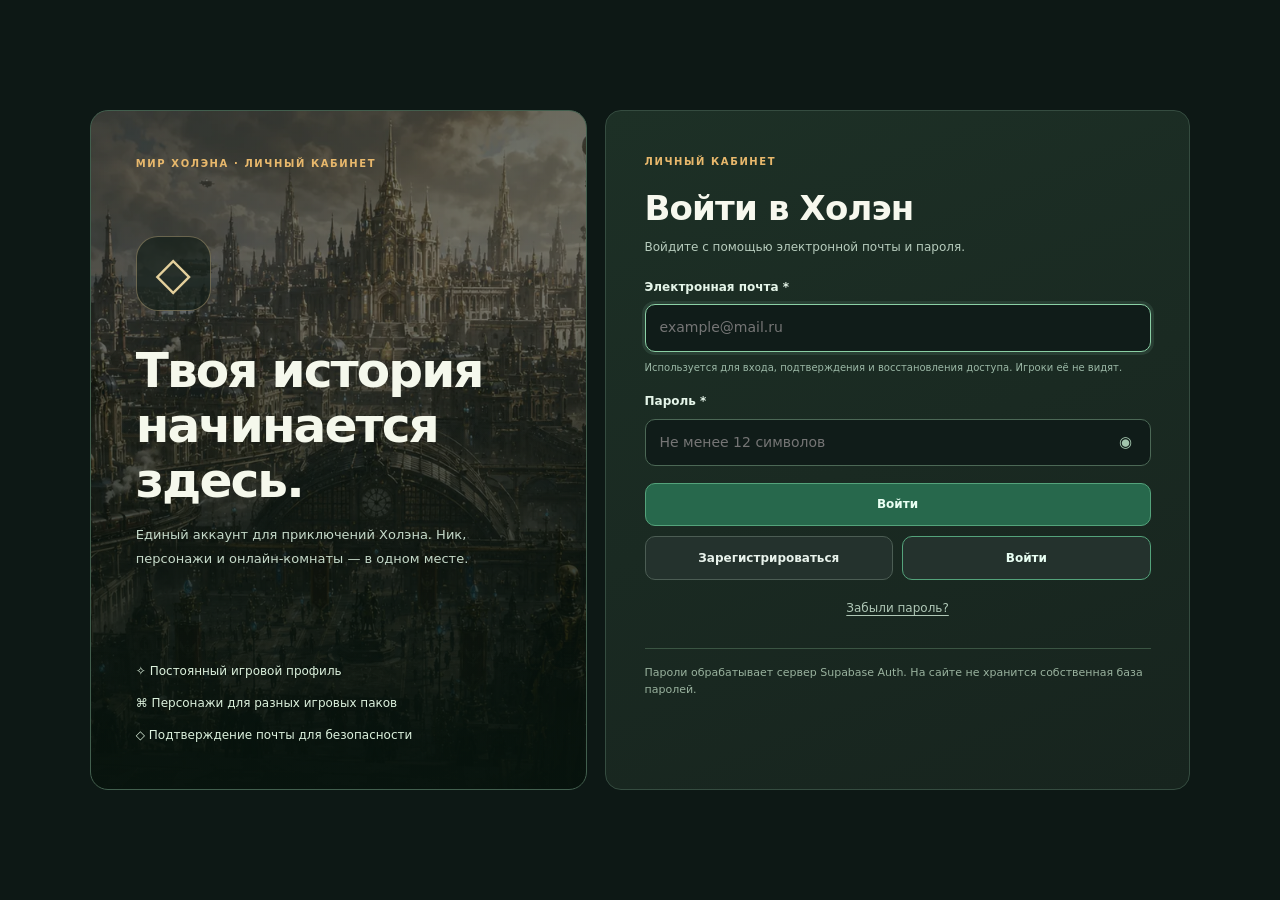
==== index.html @ f3efda4f "Add 37 approved Holen races and PHB-first option filters (0.12.5)" ====
<!DOCTYPE html>

<html lang="ru" class="auth-gated auth-checking">
<head>
<meta charset="utf-8"/>
<meta content="width=device-width, initial-scale=1" name="viewport"/>
<meta content="#0d1615" name="theme-color"/>
<meta content="Мир Холэна: путешествия, Муравьиная революция, классы, расы, игровые листы и комнаты для настольных игр." name="description"/>
<title>Мир Холэна — игровая платформа</title>
<link href="styles.css?v=0124" rel="stylesheet"/>
<link href="ui-icons.css?v=0122a" rel="stylesheet"/>

</head>
<body>
<!-- ШАБЛОН ПЛАТФОРМЫ — навигация общая для всех разделов -->
<div class="app-shell">
<aside aria-label="Главная навигация" class="sidebar" id="sidebar">
<a aria-label="Мир Холэна — главная" class="brand" data-view="home" href="#home"><span aria-hidden="true" class="brand-emblem">⬡</span><span><strong>МИР ХОЛЭНА</strong></span></a>
<p class="sidebar-caption">БИБЛИОТЕКА</p>
<nav class="side-nav">
<a class="nav-link active" data-view="home" href="#home"><span class="nav-icon">⌂</span> Главная</a>
<a class="nav-link" data-view="bestiary" href="#bestiary"><span class="nav-icon">◈</span> Бестиарий</a>
<a class="nav-link" data-view="lore" href="#lore"><span class="nav-icon">◇</span> Предметы Холэна</a>
<a class="nav-link" data-view="rules" href="#rules"><span class="nav-icon">≡</span> Правила</a>
<a class="nav-link" data-view="backgrounds" href="#backgrounds"><span class="nav-icon">▤</span> Предыстории</a>
<a class="nav-link" data-view="feats" href="#feats"><span class="nav-icon">✦</span> Черты</a>
<a class="nav-link" data-view="profile" href="#profile"><span class="nav-icon">◉</span> Профиль</a></nav>
<p class="sidebar-caption">ИГРА</p>
<nav class="side-nav">
<a class="nav-link" data-view="rooms" href="#rooms"><span class="nav-icon">⌘</span> Комнаты <span class="mini soon">тест</span></a>
<a class="nav-link" data-view="gm" href="#gm"><span class="nav-icon">⚑</span> Панель ГМа <span class="mini soon">тест</span></a>
</nav>
<div class="sidebar-foot">
<span class="connection-dot"></span>
<div><strong>Холэн онлайн · альфа</strong><span>Аккаунты и комнаты через Supabase</span></div>
</div>
</aside>
<div class="main-area">
<header class="topbar">
<button aria-expanded="false" aria-label="Открыть меню" class="icon-button mobile-only" id="menu-toggle" type="button">☰</button><button aria-expanded="true" aria-label="Скрыть боковую панель" class="icon-button desktop-sidebar-toggle" id="sidebar-toggle" type="button" title="Скрыть / показать боковую панель">☰</button>
<div class="breadcrumb" id="breadcrumbs" aria-label="Путь по сайту"><button type="button" class="crumb-link" data-crumb="home">ХОЛЭН</button><span class="crumb-sep">/</span><span>Главная</span></div>
<div class="top-actions"><span class="proto-badge">ПРОТОТИП 0.12.5</span><button class="btn subtle top-auth-btn" id="top-auth-open" type="button"><span>Войти</span></button></div>
</header>
<main id="main" tabindex="-1"><div class="page-back-strip" hidden id="page-back-strip"><button class="btn subtle page-back-btn" id="page-back" type="button">← Назад</button><button class="btn subtle page-back-btn" id="page-home" type="button">⌂ Домой</button></div>
<section aria-labelledby="home-heading" class="view active" id="view-home">
<div class="page-heading home-intro">
<span class="eyebrow">НАСТОЛЬНЫЕ ПРИКЛЮЧЕНИЯ / ХОЛЭН</span>
<h1 id="home-heading">Выбери свою историю</h1>
<p>Единый мир, разные приключения. Исследуй стимпанковый Холэн или возглавь отряды в подземной войне.</p>
</div>
<div aria-label="Доступные игровые паки" class="pack-grid">
<button class="pack-card journeys" data-pack="journeys" type="button">
<span aria-hidden="true" class="pack-art"></span><span aria-hidden="true" class="pack-shade"></span>
<span class="pack-content"><span class="pack-brow">МИР · ПРИКЛЮЧЕНИЯ</span><strong>Путешествия Холэна</strong><span class="pack-copy">Магический стимпанк, города Великого Пакта, история и новые приключения.</span><span class="pack-cta">Открыть пак <span aria-hidden="true">↗</span></span></span>
</button>
<button class="pack-card ants" data-pack="insects" type="button">
<span aria-hidden="true" class="pack-art"></span><span aria-hidden="true" class="pack-shade"></span>
<span class="pack-content"><span class="pack-brow">ТАКТИЧЕСКИЙ ПАК · 7 СПЕЦИАЛИЗАЦИЙ</span><strong>Муравьиная революция</strong><span class="pack-copy">Три колонии, война под землёй и командование боевыми отрядами.</span><span class="pack-cta">Открыть пак <span aria-hidden="true">↗</span></span></span>
</button>
<article aria-label="Новый пак скоро" class="pack-card mystery">
<span aria-hidden="true" class="mystery-mark">?</span>
<span class="pack-content"><span class="pack-brow">СЛЕДУЮЩИЙ ПАК</span><strong>Неизвестная глава</strong><span class="pack-copy">Новые истории появятся здесь.</span><span class="pack-cta muted-cta">Скоро</span></span>
</article>
</div>
<div class="section-title expedition-head"><div><span class="overline">ВАША БАЗА</span><h2>Центр экспедиции</h2></div><span class="muted">Личные инструменты</span></div>
<div class="feature-grid exped-grid">
<button class="feature-card" data-go="classes" type="button"><span class="feature-symbol gold"><svg aria-hidden="true" fill="none" stroke="currentColor" stroke-width="1.8" viewbox="0 0 24 24"><path d="M5 3 19 17M19 3 5 17M3 3l4 4-4 4M21 3l-4 4 4 4M12 16v5M9 21h6"></path></svg></span><span class="feature-title">Классы</span><span class="feature-text">Официальные классы D&amp;D и авторские специализации игровых паков.</span><span class="feature-foot">Каталог источников <b>↗</b></span></button>
<button class="feature-card" data-go="races" type="button"><span class="feature-symbol green"><svg aria-hidden="true" fill="none" stroke="currentColor" stroke-width="1.8" viewbox="0 0 24 24"><circle cx="9" cy="8" r="3.2"></circle><circle cx="17" cy="10" r="2.4"></circle><path d="M2.5 21v-3.3c0-3 2.8-5 6.5-5s6.5 2 6.5 5V21M17 14c2.7 0 4.5 1.7 4.5 4V21"></path></svg></span><span class="feature-title">Расы</span><span class="feature-text">Игровые виды и происхождения: официальные и авторские материалы.</span><span class="feature-foot">Каталог источников <b>↗</b></span></button>
<button class="feature-card" data-go="profile" type="button"><span class="feature-symbol blue"><svg aria-hidden="true" fill="none" stroke="currentColor" stroke-width="1.8" viewbox="0 0 24 24"><circle cx="12" cy="8" r="4"></circle><path d="M4 21v-3a8 8 0 0 1 16 0v3"></path></svg></span><span class="feature-title">Мой профиль</span><span class="feature-text">Ник, личные персонажи, сохранённые листы и онлайн-комнаты.</span><span class="feature-foot">Личный профиль <b>↗</b></span></button>
</div>
<div class="announcement"><span class="pulsedot"></span><div><strong>Прототип:</strong> справочники доступны без регистрации. В аккаунте можно сохранять персонажей и подключаться к онлайн-комнатам; игровой режим проходит тестирование.</div></div>
</section>
<section aria-labelledby="classes-heading" class="view" id="view-classes">
<div class="page-heading"><span class="eyebrow">БИБЛИОТЕКА / ПЕРСОНАЖИ</span><h1 id="classes-heading">Классы</h1><p>Выбери классические классы нужной редакции или хоумбрю. Источник указан под каждым вариантом.</p></div>
<div class="catalog-toolbar catalog-kind-toolbar"><span class="toolbar-label">Источник правил</span><div aria-label="Тип классов" class="filter-group source-filter" role="group"><button aria-pressed="true" class="filter active" data-category="official" data-kind="classes" type="button">Классические D&amp;D</button><button aria-pressed="false" class="filter" data-category="homebrew" data-kind="classes" type="button">Авторские · хоумбрю</button></div></div>
<details class="catalog-source-toggle" open><summary>Показать / скрыть выбор редакции</summary><div class="source-grid" id="classes-sources"></div></details>
<details class="catalog-list-toggle" open><summary>Показать / скрыть список классов</summary><div aria-live="polite" class="catalog-results" id="classes-results"></div></details>
</section><section aria-labelledby="races-heading" class="view" id="view-races">
<div class="page-heading"><span class="eyebrow">БИБЛИОТЕКА / ПРОИСХОЖДЕНИЯ</span><h1 id="races-heading">Расы</h1><p>Расы и игровые виды сгруппированы по источникам. Колонии муравьёв отмечены отдельно и не выдаются за самостоятельные расы.</p></div>
<div class="catalog-toolbar catalog-kind-toolbar"><span class="toolbar-label">Источник правил</span><div aria-label="Тип рас" class="filter-group source-filter" role="group"><button aria-pressed="true" class="filter active" data-category="official" data-kind="races" type="button">Официальные D&amp;D</button><button aria-pressed="false" class="filter" data-category="homebrew" data-kind="races" type="button">Авторские · хоумбрю</button></div></div>
<details class="catalog-source-toggle" open><summary>Показать / скрыть источники рас</summary><div class="source-grid" id="races-sources"></div></details>
<details class="catalog-list-toggle" open><summary>Показать / скрыть список рас</summary><div aria-live="polite" class="catalog-results" id="races-results"></div></details>
</section><section aria-labelledby="journeys-heading" class="view" id="view-journeys">
<div class="pack-page-banner journey-banner"><span class="eyebrow">МИР ХОЛЭНА / ПАК</span><h1 id="journeys-heading">Путешествия Холэна</h1><p>Города Великого Пакта, магический стимпанк и истории за пределами муравьиных тоннелей.</p></div>
<div class="announcement"><span class="pulsedot"></span><div>Страница пака открыта для навигации. Игровые персонажи и материалы этого пака ещё не добавлены — их не будем выдумывать.</div></div>

<div aria-label="Материалы пака Путешествия Холэна" class="pack-action-row">
<button class="btn primary" data-go="dnd-sheet" type="button">◇ Лист персонажа D&amp;D →</button>
<button class="btn subtle" data-book-pack="journeys" type="button">▤ Книга игрока · Путешествия Холэна →</button>
<button class="btn subtle" data-rules-pack="journeys" type="button">≡ Правила Путешествий Холэна →</button>
</div></section><section aria-labelledby="insects-heading" class="view" id="view-insects">
<div class="pack-page-banner insects-banner"><span class="eyebrow">МИР НАСЕКОМЫХ / ПАК</span><h1 id="insects-heading">Муравьиная революция</h1><p>Семь специализаций, три колонии, боевые листы и война за подземные тоннели.</p></div><div aria-label="Материалы пака Муравьиная революция" class="pack-action-row">
<button class="btn subtle" data-book-pack="insects" type="button">▤ Книга игрока · Муравьиная революция →</button>
<button class="btn subtle" data-rules-pack="insects" type="button">≡ Правила Муравьиной революции →</button>
</div>
<div class="pack-entry-grid"><button class="feature-card" data-go="squads" type="button"><span class="feature-symbol green">♟</span><span class="feature-title">Боевые отряды</span><span class="feature-text">Все семь интерактивных листов на одной странице.</span><span class="feature-foot">Открыть каталог <b>↗</b></span></button><button class="feature-card" data-show-catalog="races" type="button"><span class="feature-symbol blue">◉</span><span class="feature-title">Игровой вид</span><span class="feature-text">Муравьи и принадлежность к колониям.</span><span class="feature-foot">Смотреть <b>↗</b></span></button></div>
</section><section aria-labelledby="profile-heading" class="view" id="view-profile">
<div class="page-heading"><span class="eyebrow">ЦЕНТР ЭКСПЕДИЦИИ / ЛИЧНОЕ</span><h1 id="profile-heading">Мой профиль</h1><p>Аккаунт, персонажи и онлайн-комнаты доступны на разных устройствах. Листы D&D сохраняются в аккаунте; здоровье D&D пока не связано с боем в комнате.</p></div>
<form id="character-wizard" class="character-wizard" aria-label="Создание персонажа" hidden novalidate></form>
<div class="profile-auth-actions" id="profile-auth-actions"><button class="btn primary" type="button" data-open-auth="register">Создать аккаунт</button><button class="btn subtle" type="button" data-open-auth="login">Войти</button></div><p class="auth-profile-note" id="profile-auth-info">Проверяем авторизацию…</p><div class="profile-layout"><div class="panel profile-card" id="profile-demo-card"><div aria-hidden="true" class="profile-avatar">◉</div><h2>Локальный ник для демонстрации</h2><p>Только для тестовых вкладок. Ник постоянного аккаунта задаётся при регистрации.</p><label class="field-label" for="profile-name">Ник</label><input autocomplete="nickname" id="profile-name" maxlength="32" placeholder="Например, Мастер Холэна" type="text"/><button class="btn primary" id="profile-save" type="button">Сохранить ник</button><p class="profile-feedback" id="profile-message" role="status"></p></div><div class="panel profile-card profile-account-card" id="profile-account-card" hidden><div aria-hidden="true" class="profile-avatar">◇</div><span class="overline">УЧЁТНАЯ ЗАПИСЬ</span><h2 id="profile-account-name">Путешественник</h2><p id="profile-account-email" class="profile-account-email"></p><p class="profile-account-tip">Персонажи и игровые заготовки сохраняются в твоём аккаунте и доступны на других устройствах.</p><button class="btn subtle" type="button" id="profile-account-logout">Выйти из аккаунта</button><a class="btn subtle" href="mailto:holen.world@gmail.com?subject=%D0%97%D0%B0%D0%BF%D1%80%D0%BE%D1%81%20%D0%BD%D0%B0%20%D1%83%D0%B4%D0%B0%D0%BB%D0%B5%D0%BD%D0%B8%D0%B5%20%D0%B0%D0%BA%D0%BA%D0%B0%D1%83%D0%BD%D1%82%D0%B0%20%D0%A5%D0%BE%D0%BB%D1%8D%D0%BD">Запросить удаление аккаунта</a><small>Удаление аккаунта обрабатывается через обращение на почту проекта, не автоматически.</small></div><div class="profile-extras"><div class="panel profile-characters"><span class="overline">КОЛЛЕКЦИЯ</span><h2>Мои персонажи</h2><p>Создавай, просматривай и редактируй своих персонажей. Для муравьиных отрядов доступны базовые характеристики и переход к интерактивному листу.</p><div id="character-list" class="character-collection" aria-live="polite"></div><button class="btn subtle" id="character-refresh" type="button">Обновить список</button>
<div class="character-create-actions"><button class="btn primary" id="character-create-start" type="button">Создать персонажа →</button></div><p id="character-message" class="profile-feedback" role="status"></p></div><div class="panel"><span class="overline">ИГРА</span><h2>Мои комнаты</h2><p>Онлайн-комнаты доступны со своего аккаунта на разных устройствах. Перейди в раздел «Комнаты», чтобы создать новую или открыть текущую.</p><button class="btn primary" type="button" data-go="rooms">Перейти к комнатам →</button></div></div></div>
</section>
<!-- Личный кабинет: серверная авторизация по почте через Supabase -->
<section class="view" id="view-auth" aria-labelledby="auth-title">
 <div class="auth-layout">
  <aside class="auth-promo">
   <div class="auth-promo-content">
    <span class="eyebrow">МИР ХОЛЭНА · ЛИЧНЫЙ КАБИНЕТ</span>
    <div class="auth-sigil" aria-hidden="true">◇</div>
    <h1>Твоя история<br>начинается здесь.</h1>
    <p>Единый аккаунт для приключений Холэна. Ник, персонажи и онлайн-комнаты — в одном месте.</p>
    <div class="auth-benefits"><span>✧ Постоянный игровой профиль</span><span>⌘ Персонажи для разных игровых паков</span><span>◇ Подтверждение почты для безопасности</span></div>
   </div>
  </aside>
  <div class="panel auth-card">
    <span class="eyebrow">ЛИЧНЫЙ КАБИНЕТ</span>
    <h2 id="auth-title">Создать аккаунт</h2>
    <p id="auth-subtitle" class="auth-subtitle">Игровой ник, почта и пароль. Сначала подтвердите адрес электронной почты.</p>
    <div class="auth-session" id="auth-session" hidden>
      <strong id="auth-session-name"></strong><span id="auth-session-email"></span>
      <button class="btn subtle" id="auth-logout" type="button">Выйти из аккаунта</button>
    </div>
    <div class="auth-preview-note" role="note">Аккаунты работают через Supabase. <strong>Онлайн-комнаты проходят тестирование.</strong></div>
    <form id="auth-form" novalidate>
      <div class="auth-field" id="auth-name-field">
        <label for="auth-username">Игровой ник *</label>
        <input id="auth-username" autocomplete="nickname" maxlength="24" minlength="3" placeholder="Например, KoboldSmith" spellcheck="false">
        <small>3–24 символа: буквы, цифры, _ и -. Ник будет виден другим игрокам.</small>
      </div>
      <div class="auth-field" id="auth-email-field">
        <label for="auth-email">Электронная почта *</label>
        <input id="auth-email" type="email" autocomplete="email" required placeholder="example@mail.ru" autocapitalize="none">
        <small>Используется для входа, подтверждения и восстановления доступа. Игроки её не видят.</small>
      </div>
      <div class="auth-field" id="auth-password-field">
        <label for="auth-password">Пароль *</label>
        <div class="auth-password-field"><input id="auth-password" type="password" autocomplete="new-password" minlength="12" maxlength="128" placeholder="Не менее 12 символов"><button type="button" class="auth-password-toggle" data-password-toggle="auth-password" aria-label="Показать пароль" aria-pressed="false">◉</button></div>
      </div>
      <div class="auth-field" id="auth-confirm-field">
        <label for="auth-confirm">Повторите пароль *</label>
        <div class="auth-password-field"><input id="auth-confirm" type="password" autocomplete="new-password" minlength="12" maxlength="128" placeholder="Повторите пароль"><button type="button" class="auth-password-toggle" data-password-toggle="auth-confirm" aria-label="Показать пароль" aria-pressed="false">◉</button></div>
      </div>
      <label class="auth-policy" id="auth-policy-wrap"><input type="checkbox" id="auth-policy-accept" required> <span>Я ознакомился(-ась) с <a href="privacy.html" target="_blank" rel="noopener noreferrer">политикой конфиденциальности</a> и понимаю, что данные аккаунта хранятся на зарубежном сервере в Германии.</span></label><div class="auth-response" id="auth-response" role="status" aria-live="polite" hidden></div>
      <button type="submit" id="auth-submit" class="btn primary wide">Создать аккаунт</button>
      <div class="auth-actions" aria-label="Действия с аккаунтом">
        <button id="auth-register-btn" class="btn subtle" type="button">Зарегистрироваться</button>
        <button id="auth-login-btn" class="btn subtle" type="button">Войти</button>
        <button id="auth-forgot-btn" class="auth-forgot" type="button">Забыли пароль?</button>
      </div>
      <div id="auth-reset-help" hidden><p class="auth-subtitle">Для восстановления доступа используй ссылку из письма.</p></div>
      <button id="auth-back-login" type="button" class="btn subtle" hidden>← Вернуться ко входу</button>
    </form>
    <p class="auth-bottom-meta">Пароли обрабатывает сервер Supabase Auth. На сайте не хранится собственная база паролей.</p>
  </div>
 </div>
</section><section aria-labelledby="squads-heading" class="view" id="view-squads">
<div class="page-heading"><span class="eyebrow">МИР НАСЕКОМЫХ / БОЕВЫЕ СПЕЦИАЛИЗАЦИИ</span><h1 id="squads-heading">Специализации отрядов</h1><p>Семь утверждённых боевых специализаций «Муравьиной революции». Это правила авторского пака, а не стандартные классы D&amp;D.</p></div>
<div class="catalog-toolbar">
<label class="search-wrap"><span class="visually-hidden">Найти отряд</span><span aria-hidden="true">⌕</span><input id="squad-search" placeholder="Поиск по названию или роли" type="search"/></label>
<div aria-label="Колония" class="filter-group" role="group">
<button class="filter active" data-filter="all" type="button">Все</button>
<button class="filter" data-filter="black" type="button">Чёрная</button>
<button class="filter" data-filter="green" type="button">Зелёная</button>
</div>
</div>
<div class="squad-grid" id="squad-grid"></div>
<p class="empty-message" hidden="" id="squad-empty">Ничего не найдено. Попробуй другой запрос.</p>
</section>
<section aria-labelledby="sheet-heading" class="view" id="view-sheet">
<div class="sheet-head"><button class="btn subtle" id="sheet-back" type="button">← Назад</button><div><span class="eyebrow">ИНТЕРАКТИВНЫЙ ЛИСТ</span><h1 id="sheet-heading">Лист отряда</h1></div><a class="btn subtle" href="#" id="sheet-popout" rel="noopener" target="_blank">Открыть отдельно ↗</a></div>
<div class="sheet-note"><span class="connection-dot"></span> Пока это оригинальный HTML внутри платформы. Локальные сохранения остаются в его собственном листе; сетевой синхронизации ещё нет.</div>
<iframe class="sheet-frame" id="sheet-frame" loading="lazy" title="Интерактивный лист отряда"></iframe>
</section>
<section class="view" id="view-backgrounds" aria-labelledby="backgrounds-heading"><div class="page-heading"><span class="eyebrow">СПРАВОЧНИК / D&amp;D</span><h1 id="backgrounds-heading">Предыстории</h1><p>Прошлое персонажа, навыки и происхождение.</p></div><div id="dnd-backgrounds-root"></div></section>
<section class="view" id="view-feats" aria-labelledby="feats-heading"><div class="page-heading"><span class="eyebrow">СПРАВОЧНИК / D&amp;D</span><h1 id="feats-heading">Черты</h1><p>Выбери редакцию и найди черту для своего персонажа.</p></div><div id="dnd-feats-root"></div></section>
<section class="view" id="view-dnd-sheet" aria-labelledby="dnd-sheet-heading"><div class="page-heading"><span class="eyebrow">ПУТЕШЕСТВИЯ ХОЛЭНА / D&amp;D</span><h1 id="dnd-sheet-heading">Лист персонажа</h1><p>Выбери редакцию, класс и происхождение. Все поля листа можно заполнить и сохранить в профиле.</p></div><div id="dnd-sheet-root"></div></section>
<section aria-labelledby="bestiary-heading" class="view" id="view-bestiary">
<div class="page-heading"><span class="eyebrow">БИБЛИОТЕКА / ИГРОВЫЕ ПАКИ</span><h1 id="bestiary-heading">Бестиарий Холэна</h1><p>Выбери игровой пак, чтобы открыть его каталог.</p></div>
<div class="rules-pack-selector" aria-label="Выбор игрового пака">
<button class="rules-pack-card" data-go="bestiary-journeys" type="button"><span class="rules-pack-symbol" aria-hidden="true">⚙</span><span><strong>Путешествия Холэна</strong><small>Мир Великого Пакта · D&amp;D</small></span><span class="rules-pack-arrow" aria-hidden="true">↗</span></button>
<button class="rules-pack-card" data-go="bestiary-insects" type="button"><span class="rules-pack-symbol insect" aria-hidden="true">♟</span><span><strong>Муравьиная революция</strong><small>Подземные колонии · Тактические отряды</small></span><span class="rules-pack-arrow" aria-hidden="true">↗</span></button>
</div></section>
<section aria-labelledby="bestiary-pack-heading" class="view" id="view-bestiary-catalog">
<div class="page-heading"><span class="eyebrow">БЕСТИАРИЙ / ПАК</span><h1 id="bestiary-pack-heading">Муравьиная революция</h1><p>Выбери карточку существа: полный лист откроется на отдельной странице.</p></div>
<button class="btn subtle" data-go="bestiary" type="button">← Выбрать другой пак</button>
<div id="bestiary-app"></div></section>
<section aria-labelledby="rules-heading" class="view" id="view-rules">
<div class="page-heading"><span class="eyebrow">СПРАВОЧНИК / ИГРОВАЯ СИСТЕМА</span><h1 id="rules-heading">Библиотека правил</h1><p>Выбери игровой пак. Правила основной кампании и «Муравьиной революции» хранятся отдельно.</p></div>
<div aria-label="Игровой пак" class="rules-pack-selector" role="group">
<button aria-pressed="true" class="rules-pack-card" data-select-rules="journeys" type="button">
<span class="rules-pack-symbol">⚙</span><span><strong>Путешествия Холэна</strong><small>D&amp;D 5e14 · Магическое право · Реестр</small></span><span class="rules-pack-arrow">↗</span>
</button>
<button aria-pressed="false" class="rules-pack-card" data-select-rules="insects" type="button">
<span class="rules-pack-symbol insect">♟</span><span><strong>Муравьиная революция</strong><small>Тактические отряды · Авторская система</small></span><span class="rules-pack-arrow">↗</span>
</button>
</div>
<div class="rules-current-heading"><span class="overline">ВЫБРАННЫЙ ПАК</span><h2 id="rules-pack-title">Путешествия Холэна</h2><p id="rules-pack-description"></p></div><section aria-labelledby="player-book-heading" class="player-book panel" id="player-book">
<div aria-hidden="true" class="player-book-icon">▤</div>
<div class="player-book-content">
<span class="overline">БИБЛИОТЕКА / КНИГА ИГРОКА</span>
<h2 id="player-book-heading">Книга игрока · Путешествия Холэна</h2>
<p id="player-book-description">Здесь появится книга игрока соответствующего пака после загрузки документа.</p>
<span class="book-empty-label" hidden>Книга доступна</span>
<a class="btn primary" id="player-book-link" href="books/velikiy_pakt_holen_1_7.pdf" target="_blank" rel="noopener">Открыть PDF ↗</a>
</div>
</section>
<div class="rules-container" id="rules-container"></div>
<section aria-labelledby="spell-registry-heading" class="spell-registry panel" id="spell-registry">
<div class="registry-header"><div><span class="overline">ЕВРАЗИЙСКИЙ РЕЕСТР МАГИИ · 0–6 КРУГ</span><h2 id="spell-registry-heading">Проверка заклинаний</h2><p>441 заклинание из реестра 0.3. Поиск по названию, школе и категории доступа. Статусы рабочие; спорные случаи и окончательный допуск подтверждает ГМ.</p></div><span class="capsule" id="spell-registry-count"></span></div>
<label class="search-wrap registry-search"><span class="registry-search-icon" aria-hidden="true"><svg class="ui-icon" viewBox="0 0 24 24"><use href="assets/ui-icons.svg?v=0122#search"></use></svg></span><span class="visually-hidden">Поиск заклинаний</span><input id="spell-search" placeholder="Название, лицензия или школа" type="search"/></label><div aria-label="Фильтры заклинаний" class="multi-filter-toolbar" id="spell-filters">
<div class="filter-menu-grid" id="spell-filter-groups"></div>
<button class="btn subtle filter-reset" id="spell-clear" type="button">Сбросить фильтры</button>
</div>
<p aria-live="polite" class="filter-counter" id="spell-filter-summary"></p>
<div class="spell-list" id="spell-list"></div>
<nav class="registry-pager" id="spell-pagination" aria-label="Страницы заклинаний" hidden></nav>
<p class="registry-warning">Названия, круги, школы, категории доступа и лицензии — из реестра 0.3. Ссылки ведут на DnD.su. Комментарии и заметки ГМа не публикуются.</p>
</section>
</section>
<section aria-labelledby="lore-heading" class="view" id="view-lore">
<div class="page-heading"><span class="eyebrow">БИБЛИОТЕКА / ИГРОВЫЕ ПАКИ</span><h1 id="lore-heading">Предметы Холэна</h1><p>Выбери игровой пак, чтобы открыть его каталог.</p></div>
<div class="rules-pack-selector" aria-label="Выбор игрового пака">
<button class="rules-pack-card" data-go="lore-journeys" type="button"><span class="rules-pack-symbol" aria-hidden="true">⚙</span><span><strong>Путешествия Холэна</strong><small>Мир Великого Пакта · D&amp;D</small></span><span class="rules-pack-arrow" aria-hidden="true">↗</span></button>
<button class="rules-pack-card" data-go="lore-insects" type="button"><span class="rules-pack-symbol insect" aria-hidden="true">♟</span><span><strong>Муравьиная революция</strong><small>Подземные колонии · Тактические отряды</small></span><span class="rules-pack-arrow" aria-hidden="true">↗</span></button>
</div></section>
<section aria-labelledby="lore-pack-heading" class="view" id="view-lore-catalog">
<div class="page-heading"><span class="eyebrow">ПРЕДМЕТЫ / ПАК</span><h1 id="lore-pack-heading">Путешествия Холэна</h1><p>Магические предметы, снаряжение и сокровища выбранного пака.</p></div>
<button class="btn subtle" data-go="lore" type="button">← Выбрать другой пак</button>
<section aria-label="Поиск предметов" class="panel items-panel">
<div class="registry-header"><div><span class="overline">СПРАВОЧНИК ПРЕДМЕТОВ</span><h2>Поиск и фильтры</h2><p>Выбери раздел и нужные значения. Открой строку предмета, чтобы посмотреть показатели, правила обращения и источник.</p></div><span class="capsule" id="item-count"></span></div>
<label class="search-wrap registry-search"><span class="registry-search-icon" aria-hidden="true"><svg class="ui-icon" viewBox="0 0 24 24"><use href="assets/ui-icons.svg?v=0122#search"></use></svg></span><span class="visually-hidden">Название предмета</span><input id="item-search" placeholder="Название, тип или лицензия предмета" type="search"/></label>
<div aria-label="Фильтры предметов" class="multi-filter-toolbar"><div class="filter-menu-grid" id="item-filter-groups"></div><button class="btn subtle filter-reset" id="item-clear" type="button">Сбросить фильтры</button></div>
<p aria-live="polite" class="filter-counter" id="item-filter-summary">Найдено: 0 предметов</p>
<div class="items-list" id="item-list"></div>
<nav class="registry-pager" id="item-pagination" aria-label="Страницы предметов" hidden></nav>
<p class="registry-warning" id="item-registry-note">Классы обращения магических предметов — рабочие оценки реестра 0.3, а не автоматическое разрешение. Спорные случаи решает ГМ. Сокровища включают камни и категории произведений искусства. Комментарии ГМа не публикуются.</p>
<div class="empty-state item-empty" id="item-empty"><div class="empty-glyph">◇</div><h2>Предметы ещё не добавлены</h2><p>Для этого пака пока нет утверждённых предметов. Каталог будет заполнен после согласования списка.</p></div>
</section></section>
<section aria-labelledby="rooms-heading" class="view" id="view-rooms">
  <div class="page-heading"><span class="eyebrow">СОВМЕСТНАЯ ИГРА · ОНЛАЙН-АЛЬФА</span><h1 id="rooms-heading">Игровые комнаты</h1><p>Подключайся с разных устройств: состав участников, выбор персонажей и решения ГМа теперь сохраняются на сервере. Онлайн-режим проходит тестирование.</p></div>
  <div class="online-warning" role="note"><strong>Онлайн-альфа:</strong> серверные роли защищены, синхронизация примерно раз в 6 секунд. Бестиарий из шести существ подключён; эффекты способностей и тактическая карта ещё в разработке.</div>
  <div id="online-room-root" class="online-room-root"></div>
  
</section>
<section aria-labelledby="gm-heading" class="view" id="view-gm">
  <div class="page-heading"><span class="eyebrow">ИНСТРУМЕНТЫ · ВЕДУЩИЙ</span><h1 id="gm-heading">Панель ГМа</h1><p>Управление настоящей онлайн-комнатой: здоровье, отдых, состав и тренировочные противники. Сервер проверяет права ведущего.</p></div>
  <div class="online-warning" role="note">Онлайн-альфа: здоровье и отдых проверяются сервером. Шесть существ бестиария доступны ГМу; сложные способности пока ведутся вручную, карта с координатами в разработке.</div>
  <div id="online-gm-root"></div>
  
</section>
</main>
<footer class="footer"><span>МИР ХОЛЭНА · Прототип платформы 0.12.5</span><span>Аккаунты и онлайн-комнаты: Supabase · <a href="privacy.html">Конфиденциальность</a> · 7 листов</span></footer>
</div>
</div>
<div class="mobile-scrim" hidden="" id="mobile-scrim"></div>
<script src="auth-gate.js?v=0124"></script>
<script src="feature-loader.js?v=0125"></script>
<script src="ui-icons.js?v=0122"></script>
<script src="app.js?v=0124"></script>
<script src="auth-ui.js?v=0124"></script>
</body>
</html>
---- styles.css ----
/* =========================================================
   МУРАВЬИНАЯ РЕВОЛЮЦИЯ — ДИЗАЙН ПЛАТФОРМЫ v0.1
   ВАЖНО: изменяй основные цвета и размеры здесь.
   HTML-листы отрядов лежат отдельно в /sheets/.
   ========================================================= */
:root{
  --bg:#0d1615; --sidebar:#101a19; --surface:#172220; --surface2:#1c2a27;
  --card:#1b2926; --border:#32443e; --text:#f1f4ee; --muted:#a4b8ad;
  --accent:#75d7a8; --accent2:#255e45; --gold:#e8b86c; --red:#cf6654;
  --sidebar-w:252px; --radius:15px; --font:system-ui,-apple-system,'Segoe UI',sans-serif;
}
*{box-sizing:border-box}html{scroll-behavior:smooth}body{margin:0;color:var(--text);background:var(--bg);font:15px/1.55 var(--font)}button,input{font:inherit}button,a{-webkit-tap-highlight-color:transparent}button{cursor:pointer}button:disabled{cursor:not-allowed;opacity:.48}a{color:inherit;text-decoration:none}button:focus-visible,a:focus-visible,input:focus-visible,summary:focus-visible{outline:2px solid var(--accent);outline-offset:3px}h1,h2,h3,p{margin-top:0}h1,h2,h3{line-height:1.19}h1{letter-spacing:-.035em}h2{letter-spacing:-.025em}small{font-size:12px}.visually-hidden{position:absolute;width:1px;height:1px;clip:rect(0,0,0,0);overflow:hidden;white-space:nowrap}.app-shell{min-height:100vh;display:flex}.sidebar{width:var(--sidebar-w);background:var(--sidebar);border-right:1px solid var(--border);padding:28px 15px 20px;position:fixed;inset:0 auto 0 0;overflow-y:auto;z-index:30;display:flex;flex-direction:column}.brand{display:flex;align-items:center;gap:13px;padding:1px 9px 32px}.brand-emblem{width:48px;height:48px;display:grid;place-items:center;border:1px solid #568e70;border-radius:12px;background:linear-gradient(155deg,#254b39,#16261e);color:var(--accent);font-size:32px}.brand strong{display:block;font-weight:850;font-size:14px;letter-spacing:.04em;line-height:1.2}.brand small{display:block;color:var(--muted);margin-top:7px}.sidebar-caption{color:#829a8c;font-size:10px;letter-spacing:.14em;font-weight:850;margin:12px 14px 8px}.side-nav{display:flex;flex-direction:column;gap:3px;margin-bottom:19px}.nav-link{display:flex;gap:12px;align-items:center;color:#b9c9bf;padding:12px 13px;border-radius:10px;font-size:14px;transition:background .15s,color .15s}.nav-link:hover{color:#fff;background:#1f302a}.nav-link.active{background:#254a3a;color:#a4f2c8;font-weight:750}.nav-icon{display:inline-flex;align-items:center;justify-content:center;width:21px;font-size:22px;font-weight:450}.nav-count{margin-left:auto;background:#416e55;color:#daf5e3;border-radius:7px;padding:0 7px;font-size:12px}.mini{margin-left:auto;font-size:10px}.soon{color:#82968e}.sidebar-foot{margin-top:auto;border:1px solid var(--border);padding:13px 11px;border-radius:12px;display:flex;align-items:flex-start;gap:9px}.sidebar-foot strong,.sidebar-foot span:last-child{display:block}.sidebar-foot strong{font-size:11px}.sidebar-foot span:last-child{color:var(--muted);font-size:10px}.connection-dot,.pulsedot{width:8px;height:8px;flex-shrink:0;border-radius:50%;background:var(--accent);margin-top:6px}.main-area{margin-left:var(--sidebar-w);width:calc(100% - var(--sidebar-w));display:flex;flex-direction:column;min-height:100vh}.topbar{height:73px;border-bottom:1px solid #2b3d36;display:flex;align-items:center;justify-content:space-between;padding:0 clamp(16px,3.5vw,44px);gap:18px;background:#111b19}.breadcrumb{display:flex;align-items:center;gap:13px;font-size:12px;letter-spacing:.09em}.breadcrumb span:first-child{color:var(--gold);font-weight:850}.breadcrumb strong{color:#f2f3ed}.crumb-sep{color:#748880}.top-actions{display:flex;align-items:center;gap:18px}.proto-badge{border:1px solid #637048;border-radius:30px;padding:6px 11px;font-size:10px;letter-spacing:.12em;color:#dbc688;font-weight:800}.avatar{width:31px;height:31px;border:1px solid #5b856e;border-radius:50%;background:#274934;display:grid;place-items:center;color:#b8eaca;font-size:10px;font-weight:750}.mobile-only{display:none}main{width:min(100%,1370px);padding:30px clamp(16px,3.5vw,44px) 56px;margin:0 auto;flex:1}.view{display:none}.view.active{display:block;animation:fade-in .2s ease}.eyebrow,.overline{font-size:10px;font-weight:850;letter-spacing:.16em;color:var(--gold);text-transform:uppercase}.hero{position:relative;isolation:isolate;overflow:hidden;border:1px solid #465348;border-radius:22px;min-height:368px;background:#100f10}.hero-image{position:absolute;inset:0;background:url('assets/cover.png') center 56%/cover no-repeat;z-index:-2}.hero-shade{position:absolute;inset:0;z-index:-1;background:linear-gradient(90deg,rgba(8,16,15,.94),rgba(8,16,15,.66) 42%,rgba(9,12,12,.06) 90%),linear-gradient(0deg,rgba(8,12,12,.43),transparent 65%)}.hero-content{padding:clamp(26px,5vw,64px);max-width:680px}.hero h1{margin:12px 0;font-size:clamp(42px,5vw,70px);font-weight:850;line-height:1.03}.hero h1 span{color:#e2b479}.hero p{max-width:455px;color:#d1d7ce;font-size:14px;margin:18px 0 27px}.hero-actions{display:flex;gap:11px;flex-wrap:wrap}.btn{border:1px solid #4c5d54;border-radius:10px;padding:11px 16px;min-height:42px;color:#e8f2eb;background:#23302b;font-weight:750;font-size:12px;display:inline-flex;align-items:center;justify-content:center;gap:10px;transition:filter .15s,transform .15s}.btn:hover:not(:disabled){filter:brightness(1.13)}.btn:active:not(:disabled){transform:translateY(1px)}.btn.primary{background:#27684c;border-color:#54a37b;color:#e9fff3}.btn.ghost{background:rgba(11,19,18,.4);border-color:#7b8178}.btn.subtle{background:#24322d}.btn.wide{width:100%}.section-title{display:flex;justify-content:space-between;align-items:end;gap:20px;margin:34px 0 16px}.section-title h2{font-size:23px;margin:5px 0 0}.muted{font-size:12px;color:var(--muted)}.feature-grid{display:grid;grid-template-columns:repeat(2,minmax(0,1fr));gap:14px}.feature-card{border:1px solid #35483f;background:linear-gradient(145deg,#202e29,#172320);text-align:left;border-radius:15px;color:var(--text);padding:23px;min-height:199px;display:flex;flex-direction:column;align-items:flex-start;gap:8px}.feature-card:hover{border-color:#619879;background:#253b30}.feature-symbol{width:40px;height:40px;display:grid;place-items:center;background:#274d3c;border:1px solid #47785d;border-radius:11px;color:#b5efca;font-size:25px}.feature-symbol.red{background:#492b2c;border-color:#754447;color:#f9b8ad}.feature-symbol.gold{background:#473b27;border-color:#746143;color:#f7d397}.feature-symbol.blue{background:#293f49;border-color:#416a7b;color:#bddbe6}.feature-title{font-size:17px;font-weight:820;margin-top:5px}.feature-text{font-size:12px;color:#acc0b1;max-width:340px}.feature-foot{width:100%;display:flex;align-items:center;justify-content:space-between;margin-top:auto;padding-top:10px;font-size:11px;color:#a9d7b9;font-weight:700}.feature-foot b{font-size:18px}.announcement{display:flex;gap:12px;padding:16px 18px;margin-top:22px;border:1px solid #425b4a;border-radius:12px;background:#15251e;color:#bed1c3;font-size:12px}.announcement strong{color:#eaf7ec}.page-heading{margin:14px 0 26px}.page-heading h1{font-size:clamp(29px,3.6vw,42px);margin:10px 0 11px}.page-heading p{color:var(--muted);font-size:13px;max-width:680px}.catalog-toolbar{display:flex;flex-wrap:wrap;justify-content:space-between;gap:12px;margin-bottom:17px}.search-wrap{position:relative;display:flex;align-items:center;gap:10px;padding:0 13px;border:1px solid var(--border);background:var(--surface);border-radius:10px;min-width:min(100%,320px);flex:1;max-width:480px}.search-wrap>span{font-size:23px;color:var(--muted)}.search-wrap input{min-height:42px;color:#f6f7f3;border:0;outline:0;background:transparent;width:100%;font-size:13px}.filter-group{display:flex;gap:6px;background:#15211e;border-radius:10px;padding:5px;border:1px solid var(--border)}.filter{background:transparent;border:0;color:var(--muted);border-radius:8px;padding:8px 13px;font-size:12px}.filter.active{background:#2c5140;color:#e6ffef}.squad-grid{display:grid;grid-template-columns:repeat(3,minmax(0,1fr));gap:13px}.squad-card{display:flex;flex-direction:column;min-width:0;border:1px solid #3a4942;background:var(--surface);border-radius:15px;padding:18px;min-height:236px}.squad-card:hover{border-color:#6c9b7d}.card-top{display:flex;align-items:center;justify-content:space-between;gap:10px}.squad-symbol{width:42px;height:42px;display:grid;place-items:center;border-radius:12px;border:1px solid #547c63;background:#264231;color:#b3e9bc;font-size:24px}.squad-symbol.green{color:#baf3cc;background:#24472d}.colony-label{border-radius:25px;border:1px solid #587e61;padding:4px 8px;font-size:10px;color:#c4edcf;white-space:nowrap}.colony-label.green{color:#a9e9bb;background:#214430}.squad-card h3{font-size:17px;margin:14px 0 4px}.squad-card p{color:var(--muted);font-size:12px;margin:0 0 12px}.mini-stats{display:grid;grid-template-columns:repeat(3,1fr);gap:6px;margin-top:auto;margin-bottom:14px}.mini-stats>div{padding:8px 4px;text-align:center;border:1px solid #314039;border-radius:8px;background:#111b19}.mini-stats b{display:block;font-size:15px}.mini-stats small{display:block;font-size:10px;color:var(--muted)}.squad-card .btn{align-self:stretch}.empty-message{color:var(--muted);padding:18px}.sheet-head{display:flex;align-items:center;gap:20px;justify-content:space-between;margin-bottom:16px}.sheet-head h1{margin:5px 0 0;font-size:25px}.sheet-note{font-size:12px;color:#a8c5b3;background:#15271f;border:1px solid #355546;border-radius:10px;padding:12px;display:flex;gap:10px;margin-bottom:14px}.sheet-frame{width:100%;height:min(78vh,990px);border:1px solid #42594b;border-radius:16px;background:#111b19}.empty-state{border:1px dashed #4a5d51;background:linear-gradient(120deg,#17241f,#15211f);border-radius:18px;text-align:center;padding:60px 20px;color:#e8efea}.empty-glyph{font-size:46px;color:#77b598}.empty-state h2{margin:10px}.empty-state p{font-size:13px;color:var(--muted);max-width:450px;margin:10px auto 22px}.capsule{display:inline-block;color:#b1c9b8;background:#223329;border:1px solid #3a5845;border-radius:30px;padding:8px 12px;font-size:11px}.rules-container{display:grid;gap:10px;max-width:960px}.rule-block{border:1px solid var(--border);border-radius:14px;overflow:hidden;background:#192622}.rule-block summary{padding:17px 21px;display:flex;justify-content:space-between;cursor:pointer;font-weight:760;font-size:15px;list-style:none}.rule-block summary::-webkit-details-marker{display:none}.rule-block summary:after{content:'+';color:var(--accent);font-size:23px;font-weight:400;line-height:.8}.rule-block[open] summary:after{content:'−'}.rule-block[open] summary{border-bottom:1px solid var(--border);color:#c8e6ce}.rule-block ul{margin:0;padding:13px 32px 22px 40px;font-size:13px;color:#cadbd0}.rule-block li{margin:9px 0}.lore-banner{padding:30px;background:linear-gradient(160deg,#22332a,#162320);border:1px solid #435449;border-radius:17px}.lore-factions{margin-top:20px;display:grid;grid-template-columns:repeat(3,1fr);gap:10px}.lore-factions>div{border:1px solid #455549;background:#19251f;padding:18px;border-radius:12px}.lore-factions strong,.lore-factions small{display:block}.lore-factions small{margin-top:8px;color:#a8c7b5}.colony-dot{display:inline-block;width:14px;height:14px;margin:0 7px 0 0;vertical-align:middle;border:2px solid #96b3a2;border-radius:50%;background:#27362d}.colony-dot.green{background:#4daa72;border-color:#86d5a8}.colony-dot.red{background:#ac4e49;border-color:#d7857b}.room-grid,.gm-grid{display:grid;grid-template-columns:repeat(2,minmax(0,1fr));gap:14px}.panel{border:1px solid #354c40;border-radius:16px;background:var(--surface);padding:23px;min-width:0}.panel h2{font-size:19px;margin:15px 0 10px}.panel h3{font-size:16px}.panel p{font-size:12px;color:var(--muted)}.pill{font-size:10px;padding:5px 9px;background:#23553d;color:#b6e9ca;border:1px solid #467f5d;border-radius:30px;display:inline-block;white-space:nowrap;font-weight:800}.muted-pill{color:#b5c4b7;border-color:#4a554d;background:#28322c}.red-pill{color:#efb9b3;background:#472c2a;border-color:#734c48}.field-label{font-size:11px;color:#bed4c4;display:block;margin:18px 0 7px}.panel input{width:100%;border:1px solid #536456;border-radius:10px;background:#121c17;color:var(--text);padding:13px;margin-bottom:13px}.space-top{margin-top:32px}.session-preview{border:1px solid #496051;background:#1b2924;border-radius:15px;overflow:hidden}.session-head{display:flex;justify-content:space-between;align-items:start;padding:22px 24px;border-bottom:1px solid var(--border)}.session-head h3{margin:9px 0 4px;font-size:22px}.session-head p{color:var(--muted);font-size:12px;margin:0}.players-list{padding:9px 22px}.player{display:flex;justify-content:space-between;gap:16px;padding:14px 0;border-bottom:1px solid #304238}.player:last-child{border-bottom:0}.player-name{font-weight:740}.player-desc{font-size:11px;color:var(--muted)}.player-hp{text-align:right;min-width:94px}.player-hp strong{display:block;font-size:12px}.meter{height:7px;margin:8px 0;background:#2a3830;border-radius:7px;overflow:hidden}.meter-fill{height:100%;background:#69c49b;border-radius:7px}.red-fill{background:#bf6254}.session-footer{padding:16px 22px;background:#15231d;display:flex;justify-content:space-between;align-items:center;gap:15px;color:var(--muted);font-size:11px}.panel-top{display:flex;align-items:center;justify-content:space-between;gap:8px;margin-bottom:15px}.panel-top h2{margin:0}.initiative-list{display:grid;gap:8px;margin-bottom:16px}.initiative-row{display:flex;align-items:center;gap:12px;padding:11px;border:1px solid #3b5143;border-radius:10px;background:#1c2924;font-size:12px}.initiative-row.active{background:#254b36;border-color:#72b891}.initiative-row b{color:#e4eccc}.initiative-row span:last-child{margin-left:auto;color:#a9cdb3}.hp-row{display:flex;align-items:center;justify-content:space-between;font-size:12px;margin:20px 0 3px}.button-row{display:flex;gap:10px;margin-top:12px}.tiny-note{margin-top:17px!important;font-size:11px!important}.footer{font-size:10px;letter-spacing:.04em;color:#81998c;display:flex;justify-content:space-between;gap:12px;padding:22px clamp(16px,3.5vw,44px);border-top:1px solid #2b4037}.icon-button{border:1px solid #40584b;background:#243b2e;border-radius:9px;width:38px;height:38px;color:var(--text)}.mobile-scrim{position:fixed;inset:0;z-index:25;background:#030806b3}@keyframes fade-in{from{opacity:.5;transform:translateY(3px)}to{opacity:1;transform:translateY(0)}}
@media(max-width:1180px){.squad-grid{grid-template-columns:repeat(2,minmax(0,1fr))}}
@media(max-width:820px){:root{--sidebar-w:235px}.feature-grid,.room-grid,.gm-grid{grid-template-columns:1fr}.hero{min-height:335px}.hero-content{padding:28px}}
@media(max-width:700px){.sidebar{transform:translateX(-102%);transition:transform .2s ease;box-shadow:15px 0 30px #03080644}.sidebar.open{transform:translateX(0)}.main-area{margin-left:0;width:100%}.mobile-only{display:inline-grid;place-items:center}.topbar{height:60px;padding:0 16px}.breadcrumb{margin-right:auto}.avatar{display:none}main{padding:20px 15px 38px}.hero{min-height:362px}.hero-image{background-position:57% center}.hero-shade{background:linear-gradient(90deg,rgba(9,15,14,.90),rgba(8,15,14,.57) 85%),linear-gradient(0deg,#121715aa,transparent)}.hero-content{padding:29px 23px}.hero h1{font-size:46px}.feature-grid{grid-template-columns:1fr;gap:9px}.feature-card{min-height:157px;padding:18px}.squad-grid{grid-template-columns:1fr}.catalog-toolbar{flex-direction:column}.search-wrap{max-width:none}.filter-group{align-self:stretch}.filter{flex:1}.sheet-head{flex-wrap:wrap;gap:12px}.sheet-head .btn{font-size:10px}.sheet-head>div{order:1;width:100%}.sheet-frame{height:79vh}.lore-factions{grid-template-columns:1fr}.room-grid,.gm-grid{grid-template-columns:1fr}.footer{flex-direction:column}.session-head{padding:17px}.session-footer{flex-direction:column;align-items:stretch}.proto-badge{font-size:9px;padding:5px 8px}.section-title{align-items:start}.section-title .muted{max-width:115px;text-align:right;font-size:11px}}
@media(max-width:370px){.hero h1{font-size:39px}.breadcrumb{font-size:10px}.top-actions{gap:8px}.feature-card{padding:16px}.btn{padding:11px}.squad-card{padding:14px}}
@media(prefers-reduced-motion:reduce){html{scroll-behavior:auto}*,*:before,*:after{animation:none!important;transition:none!important}}


/* ================================================================
   ПЛАТФОРМА v0.2 — ПАКИ, КАТАЛОГИ, ПРОФИЛЬ
   Отдельный блок, чтобы можно было легко менять оформление.
   ================================================================ */
.brand {padding-bottom:34px}
.brand strong{font-size:15px;letter-spacing:.10em;line-height:1.3}
.home-intro{margin:9px 0 21px}
.home-intro h1{font-size:clamp(33px,4vw,50px);margin:10px 0}
.home-intro p{max-width:850px}
.pack-grid{display:grid;grid-template-columns:repeat(2,minmax(0,1fr));gap:14px;margin-bottom:34px}
.pack-card{position:relative;isolation:isolate;display:block;text-align:left;border:1px solid #4b544c;background:#1b2623;color:#fff;border-radius:18px;overflow:hidden;min-height:330px;padding:0;transition:transform .18s,border-color .18s,box-shadow .18s}
button.pack-card:hover{transform:translateY(-2px);border-color:#83bf9a;box-shadow:0 14px 33px #0005}
.pack-card .pack-art{position:absolute;inset:0;z-index:-2;background-position:center;background-size:cover}
.pack-card.journeys .pack-art{background-image:url('assets/holen-city.webp');background-position:center 42%}
.pack-card.ants .pack-art{background-image:url('assets/ant-march.webp');background-position:center 50%}
.pack-shade{position:absolute;inset:0;z-index:-1;background:linear-gradient(0deg,#08100eef 0%,#06110ca0 35%,#09130c00 90%)}
.pack-content{padding:26px 25px;min-height:330px;display:flex;flex-direction:column;justify-content:flex-end;gap:11px}
.pack-brow{font-size:10px;letter-spacing:.15em;font-weight:850;color:#e6c48b}
.pack-content strong{font-size:clamp(24px,2.7vw,36px);line-height:1.11;letter-spacing:-.026em;text-wrap:balance}
.pack-copy{max-width:460px;color:#e0e6de;font-size:12px;line-height:1.55}
.pack-cta{display:inline-flex;align-items:center;gap:15px;width:max-content;border:1px solid #8caf9f;border-radius:100px;padding:8px 14px;color:#d9f6e5;font-size:11px;font-weight:750;margin-top:6px}
.pack-cta span{font-size:17px}
.pack-card.mystery{grid-column:1/-1;min-height:165px;background:radial-gradient(ellipse at 80% 40%,#344139 0%,#202d2b 36%,#14201d 80%);border-style:dashed;border-color:#475951}
.pack-card.mystery .pack-content{min-height:165px;padding:25px 32px 25px 126px;position:relative}
.pack-card.mystery .pack-content strong{font-size:25px}
.pack-card.mystery .pack-cta{border-color:#5e7568;color:#95a69d;padding:6px 12px}
.mystery-mark{position:absolute;top:50%;left:38px;transform:translateY(-50%);font-size:76px;line-height:1;color:#80a395;opacity:.6;font-family:Georgia,serif}
.expedition-head{margin-top:25px}
.exped-grid{grid-template-columns:repeat(3,minmax(0,1fr))}
.exped-grid .feature-card{min-height:205px}
.feature-symbol svg,.source-symbol svg{width:27px;height:27px;display:block}
.pack-entry-grid{display:grid;grid-template-columns:repeat(3,minmax(0,1fr));gap:14px;margin-top:20px}
.pack-entry-grid .feature-card{min-height:220px}
.pack-page-banner{border:1px solid #536051;border-radius:20px;padding:clamp(30px,5vw,65px);min-height:280px;display:flex;flex-direction:column;justify-content:flex-end;margin:10px 0 25px;background-size:cover;background-position:center;position:relative;overflow:hidden;isolation:isolate}
.pack-page-banner::before{content:"";position:absolute;inset:0;background:linear-gradient(90deg,#0c1312eF 0%,#0c1312ae 43%,#0c131200 100%);z-index:-1}
.pack-page-banner.journey-banner{background-image:url('assets/holen-city.webp')}
.pack-page-banner.insects-banner{background-image:url('assets/ant-march.webp')}
.pack-page-banner h1{font-size:clamp(32px,4vw,53px);margin:10px 0 13px}
.pack-page-banner p{color:#e2e9e4;font-size:13px;max-width:480px;margin:0}
.catalog-kind-toolbar{display:flex;align-items:center;flex-wrap:wrap;justify-content:space-between;gap:12px;padding:14px 16px}
.catalog-kind-toolbar .source-filter{width:auto}
.catalog-kind-toolbar .filter{min-height:43px;font-size:12px}
.toolbar-label{font-size:12px;font-weight:750;color:var(--muted)}
.source-header{display:flex;justify-content:space-between;gap:10px;margin:22px 0 12px}
.source-grid{display:grid;grid-template-columns:repeat(2,minmax(0,1fr));gap:13px}
.source-card{width:100%;min-width:0;text-align:left;display:flex;align-items:center;gap:15px;color:var(--text);border:1px solid #44594b;border-radius:14px;padding:17px;background:linear-gradient(145deg,#233129,#182421);transition:border-color .15s,background .15s}
.source-card:hover{border-color:#78ad8e}
.source-card.selected{border-color:#85c6a4;background:linear-gradient(145deg,#293d32,#1b3026);box-shadow:inset 0 0 0 1px #6ca58b50}
.source-symbol{color:#dac08a;background:#383629;flex:0 0 51px;width:51px;height:51px;display:grid;place-items:center;border:1px solid #615f47;border-radius:11px}
.source-insects .source-symbol{color:#9bd8b1;background:#203d2d;border-color:#476e55}
.source-info{flex:1;min-width:0;display:flex;flex-direction:column;gap:3px}
.source-info strong{font-size:16px}
.source-info small{color:var(--muted);font-size:11px;line-height:1.35}
.source-count{font-size:10px;border-radius:999px;border:1px solid #4a5c4e;padding:5px 8px;white-space:nowrap;color:#d0decf}
.source-chevron{color:#b8d1bc;font-size:19px}
.catalog-results{border:1px solid var(--border);border-radius:17px;background:#16231e;margin:20px 0 0;padding:23px}
.catalog-results-heading{display:flex;justify-content:space-between;align-items:end;gap:10px;margin-bottom:17px}
.catalog-results-heading h2{font-size:23px;margin:6px 0 0}
.catalog-items{display:grid;grid-template-columns:repeat(2,minmax(0,1fr));gap:9px}
.catalog-item{display:flex;align-items:center;gap:10px;min-width:0;background:#1c2e26;border:1px solid #3a5143;border-radius:12px;padding:13px}
.catalog-item-symbol{display:grid;place-items:center;background:#2b4434;border-radius:9px;width:37px;height:37px;flex:0 0 37px;color:#a3ddb4;font-size:21px}
.catalog-item-symbol.muted-glyph{background:#35392d;color:#b9ba98;font-size:17px}
.catalog-item-content{flex:1;min-width:0;display:flex;flex-direction:column;gap:3px}
.catalog-item-content strong{font-size:13px;font-weight:740}
.catalog-item-content small{font-size:10px;color:var(--muted);line-height:1.45}
.catalog-action{font-size:11px;border:1px solid #698673;border-radius:8px;padding:9px;color:#e2f5e5;background:#294636;flex:0 0 auto}
.catalog-action:hover{background:#375e46}
.item-tag{font-size:10px;white-space:nowrap;color:#b6c9b9;border:1px solid #506554;padding:4px 7px;border-radius:30px}
.source-note{font-size:11px;color:#c8d5cb;margin:17px 0 0;line-height:1.65;border-left:2px solid #7ba58b;padding:0 0 0 12px}
.profile-layout{display:grid;grid-template-columns:minmax(250px,0.9fr) minmax(250px,1.3fr);gap:14px}
.profile-extras{display:grid;gap:14px}
.profile-avatar{background:#2e4a37;border:1px solid #7da48a;color:#c5eacb;border-radius:20px;width:74px;height:74px;display:grid;place-items:center;font-size:40px}
.profile-feedback{min-height:18px;margin:10px 0 0;color:#8edfb0;font-size:11px}
@media(max-width:1180px){.exped-grid,.pack-entry-grid{grid-template-columns:repeat(2,minmax(0,1fr))}}
@media(max-width:950px){.exped-grid,.pack-entry-grid{grid-template-columns:1fr 1fr}.source-grid{grid-template-columns:1fr}}
@media(max-width:700px){
  .pack-grid,.exped-grid,.pack-entry-grid{grid-template-columns:1fr}
  .pack-card{min-height:275px}
  .pack-content{min-height:275px;padding:22px}
  .pack-card.mystery{min-height:125px}
  .pack-card.mystery .pack-content{min-height:125px;padding:18px 18px 18px 92px}
  .pack-card.mystery .pack-content strong{font-size:22px}
  .mystery-mark{left:25px;font-size:59px}
  .pack-card .pack-content strong{font-size:28px}
  .catalog-items,.profile-layout{grid-template-columns:1fr}
  .catalog-results{padding:14px}
  .catalog-kind-toolbar{align-items:stretch}
  .catalog-kind-toolbar .source-filter{width:100%}
  .catalog-kind-toolbar .filter{flex:1}
  .source-card{padding:13px;gap:11px}
  .source-symbol{width:43px;height:43px;flex-basis:43px}
  .source-count{font-size:9px}
  .profile-layout{display:grid}
}
@media(max-width:370px){
 .source-card{gap:7px;padding:10px}
 .source-symbol{width:38px;height:38px;flex-basis:38px}
 .source-info strong{font-size:14px}
 .source-count{padding:4px 5px}
 .catalog-kind-toolbar .filter{font-size:10px;padding:7px}
 .item-tag{font-size:9px}
}

/* ===== v0.3: КОНТЕКСТНОЕ НАЗАД + БИБЛИОТЕКА ПРАВИЛ ===== */
.page-back-strip {margin:5px 0 12px;}
.page-back-strip[hidden],#spell-registry[hidden]{display:none!important}
.page-back-btn {padding:8px 14px;font-size:12px}
.rules-pack-selector{display:grid;grid-template-columns:repeat(2,minmax(0,1fr));gap:14px;margin:0 0 24px}
.rules-pack-card{display:flex;align-items:center;gap:13px;text-align:left;color:#e7eee7;background:#1d2a26;border:1px solid #455649;border-radius:15px;padding:18px;min-width:0;cursor:pointer;transition:border-color .16s,background .16s}
.rules-pack-card:hover{border-color:#7db896}.rules-pack-card.selected{background:#234536;border-color:#7bd1a1}
.rules-pack-card strong,.rules-pack-card small{display:block}.rules-pack-card strong{font-size:16px}.rules-pack-card small{margin-top:7px;color:#b1c5b7;font-size:11px;line-height:1.4}
.rules-pack-symbol{display:grid;place-items:center;flex:0 0 44px;height:44px;background:#39402d;color:#efc88c;border:1px solid #716c48;border-radius:12px;font-size:25px}
.rules-pack-symbol.insect{background:#234a39;border-color:#488368;color:#a8e4b9}
.rules-pack-arrow{margin-left:auto;color:#b6caba}
.rules-current-heading{margin:15px 0 19px}.rules-current-heading h2{font-size:23px;margin:7px 0}.rules-current-heading p{font-size:12px;color:var(--muted);max-width:740px}
.spell-registry{max-width:960px;margin-top:27px}.registry-header{display:flex;justify-content:space-between;gap:15px;align-items:start}
.registry-header h2{margin:8px 0}.registry-header p{max-width:580px}.registry-search{max-width:100%;margin:18px 0}
.panel .registry-search{width:100%;min-width:0;min-height:48px;padding:0 14px;align-items:center;gap:12px}
.panel .registry-search .registry-search-icon{display:flex;align-items:center;flex:none;color:var(--muted)}
.panel .registry-search .ui-icon{width:22px;height:22px}
.panel .registry-search input{flex:1;min-width:0;width:100%;margin:0;padding:12px 0;border:0;border-radius:0;background:transparent;min-height:46px;box-shadow:none}
.panel .registry-search:focus-within{outline:2px solid var(--accent);outline-offset:2px}
.panel .registry-search input:focus-visible{outline:0}
.class-edition-control{display:grid;gap:8px;max-width:300px;font-weight:700}
.class-edition-control select{min-height:46px;padding:10px 14px;background:var(--surface);color:var(--text);border:1px solid var(--border);border-radius:12px;font:inherit}
.catalog-item-source{display:block;color:var(--muted);font-size:12px;margin-top:6px}
.wizard-skill-choices{display:flex;flex-wrap:wrap;gap:12px;padding:16px;border:1px solid var(--border);border-radius:12px}
.wizard-skill-choices label{display:flex;align-items:center;gap:8px}
.spell-list{display:grid;gap:7px}.spell-entry{display:grid;grid-template-columns: minmax(0,1fr) minmax(0,1.3fr);gap:14px;background:#12201a;border:1px solid #385145;border-radius:10px;padding:12px 14px;align-items:start}
.spell-entry strong,.spell-entry small,.spell-entry span{display:block;overflow-wrap:anywhere}
.spell-entry strong{font-size:13px}.spell-entry span{color:#c4e9d5;font-size:12px}
.spell-entry small{font-size:10px;color:#a7bdae;margin-top:4px}
.registry-warning{margin-top:16px!important;padding-top:12px;border-top:1px solid #3d4d42;font-size:11px!important}
@media(max-width:690px){.rules-pack-selector{grid-template-columns:1fr}.spell-entry{grid-template-columns:1fr;gap:7px}.registry-header{flex-direction:column}.rules-pack-card{padding:14px}.rules-pack-card strong{font-size:14px}}

/* ================================================================
   v0.4 · КНИГИ ИГРОКОВ, ПАКИ, МНОЖЕСТВЕННЫЕ ФИЛЬТРЫ
   ================================================================ */
.pack-action-row{display:flex;flex-wrap:wrap;gap:11px;margin:-7px 0 23px}
.pack-action-row .btn{min-height:47px;justify-content:flex-start;font-size:12px}
.player-book{display:flex;align-items:flex-start;gap:17px;border:1px solid #476b57;background:linear-gradient(105deg,#1c3429,#18251f);margin-bottom:24px}
.player-book-icon{display:grid;place-items:center;flex:0 0 54px;width:54px;height:54px;background:#315340;border:1px solid #62886a;color:#e1d2a4;border-radius:13px;font-size:29px}
.player-book-content h2{font-size:20px;margin:7px 0 8px}
.player-book-content p{font-size:12px;color:#b0c4b6;margin:0 0 13px}
.book-empty-label{display:inline-block;border:1px dashed #698176;border-radius:30px;padding:6px 12px;color:#c3d1c6;font-size:11px}
.multi-filter-toolbar{display:flex;align-items:flex-start;gap:10px;flex-wrap:wrap;margin:7px 0 12px}
.filter-menu-grid{display:grid;grid-template-columns:repeat(2,minmax(0,1fr));gap:9px;flex:1;min-width:min(100%,480px)}
.facet-box{position:relative;border:1px solid #486054;background:#1d3026;border-radius:10px;min-width:0}
.facet-box[open]{border-color:#69aa87}
.facet-box summary{list-style:none;display:flex;justify-content:space-between;align-items:center;gap:10px;padding:11px 13px;cursor:pointer;font-size:12px;font-weight:750;min-height:44px}
.facet-box summary::-webkit-details-marker{display:none}
.facet-box summary:after{content:'⌄';color:#a1ceb3}
.facet-count{color:#9fceaf;font-size:10px;font-weight:600;white-space:nowrap;margin-left:auto}
.facet-options{max-height:215px;overflow:auto;padding:4px 9px 8px;border-top:1px solid #476451}
.facet-option{display:flex;align-items:center;gap:9px;padding:7px 4px;color:#d7e7da;font-size:11px;cursor:pointer;line-height:1.35}
.facet-option input{width:16px;height:16px;flex:0 0 16px;accent-color:#67c996;cursor:pointer}
.filter-reset{white-space:nowrap;font-size:11px;align-self:flex-start}
.filter-counter{font-size:12px!important;color:#bcdcc8!important;font-weight:700;margin:12px 0 15px!important}
.items-panel{max-width:1040px}
.items-panel .registry-header p{font-size:12px;color:#9fbbae}
.item-entry{background:#16261e;border:1px solid #385145;border-radius:12px;margin-bottom:8px;min-width:0;overflow-wrap:anywhere}
.item-entry summary{display:flex;align-items:center;gap:16px;padding:14px 16px;cursor:pointer;list-style:none}
.item-entry summary::-webkit-details-marker{display:none}.item-entry summary::after{content:'⌄';color:#a1ceb3;margin-left:auto;flex-shrink:0}.item-entry[open] summary::after{content:'⌃'}
.item-main{flex:1;min-width:0}.item-entry strong{font-size:14px}.item-main small{display:block;font-size:11px;color:#b3c6bb;margin-top:6px}
.item-entry p{font-size:12px;color:#b3c6bb;margin:12px 0 0}.item-content{padding:0 16px 16px;border-top:1px solid #385145}
.item-content dl{margin:12px 0;display:grid;gap:9px}.item-content dl>div{display:grid;grid-template-columns:minmax(100px,1fr) minmax(0,3fr);gap:12px;font-size:12px;line-height:1.5}.item-content dt{color:#9fbbae}.item-content dd{margin:0}
.registry-review{display:inline-block!important;width:fit-content;border:1px solid #4a7157;border-radius:7px;padding:4px 7px;margin-top:6px;font-size:10px!important;color:#b9d9c7!important}.registry-review.disputed{border-color:#9d7c41;color:#f0cc8e!important;background:#382e1c}
.registry-pager{display:flex;align-items:center;justify-content:center;gap:14px;flex-wrap:wrap;margin:20px 0 8px}.registry-pager[hidden]{display:none}.registry-pager span{font-size:12px;color:#b3c6bb}.registry-pager button:disabled{opacity:.4;cursor:default}
.item-tags{display:flex;gap:6px;flex-wrap:wrap}.item-tags span{font-size:10px;border:1px solid #4a7157;border-radius:7px;padding:5px 8px}
@media(max-width:700px){.item-entry summary{flex-wrap:wrap;gap:9px}.item-main{flex-basis:calc(100% - 24px)}.item-tags{order:2;width:100%}.item-tags .registry-review{margin-top:0}.item-content dl>div{grid-template-columns:1fr;gap:2px}.registry-pager{gap:8px}.registry-pager .btn{padding:11px 13px}}
.item-empty{padding:24px 12px;min-height:250px}.item-empty .empty-glyph{font-size:43px}
#item-empty[hidden],#item-registry-note[hidden]{display:none}
@media(max-width:700px){.pack-action-row{flex-direction:column}.pack-action-row .btn{width:100%;justify-content:center}.player-book{padding:16px;gap:11px}.player-book-icon{width:42px;height:42px;flex-basis:42px;font-size:23px}.player-book-content h2{font-size:16px}.filter-menu-grid{min-width:100%}.filter-reset{width:100%}}
@media(max-width:390px){.filter-menu-grid{grid-template-columns:1fr}.facet-options{max-height:150px}}

/* ================================================================
   v0.5 · НЕЗАВИСИМАЯ ВЫСОТА ФИЛЬТРОВ И СОВРЕМЕННЫЕ ЧЕКБОКСЫ
   Каждая карточка фильтра использует собственную высоту.
   ================================================================ */
.filter-menu-grid {align-items:start; align-content:start;}
.facet-box {align-self:start; min-height:44px; transition:border-color .2s ease,background .2s ease,box-shadow .2s ease;}
.facet-box[open] {box-shadow:0 0 0 1px rgba(119,197,154,.16);}
.facet-box summary {user-select:none;}
.facet-box summary:hover {background:rgba(255,255,255,.025);}
.facet-box summary::after {
  content:'';display:block; flex:0 0 7px; width:7px;height:7px;
  border-right:2px solid #b0d5bd;border-bottom:2px solid #b0d5bd;
  transform:rotate(45deg);transition:transform .23s ease,border-color .23s ease;
  margin:0 5px 4px 6px;
}
.facet-box[open] summary::after {transform:translateY(3px) rotate(225deg);border-color:#a3eac1;}
.facet-options {animation:facet-expand .22s ease-out both;}
@keyframes facet-expand {from{opacity:0;transform:translateY(-5px)}to{opacity:1;transform:translateY(0)}}
.facet-option {min-height:36px;border-radius:7px;padding:7px 6px;transition:background .15s ease;}
.facet-option:hover {background:rgba(118,202,154,.09);}
.facet-option input[type="checkbox"] {
  appearance:none;-webkit-appearance:none;position:relative;width:18px;height:18px;
  flex:0 0 18px;margin:0;border:1px solid #648874;border-radius:5px;
  background:#0f1d19;cursor:pointer;transition:background .15s,border-color .15s,transform .15s;
}
.facet-option input[type="checkbox"]:hover {border-color:#b2e5c5;}
.facet-option input[type="checkbox"]:checked {background:#3c986d;border-color:#88d9ab;}
.facet-option input[type="checkbox"]:checked::after {
  content:'';position:absolute;left:5px;top:1px;width:5px;height:9px;
  border-right:2px solid #f3fff6;border-bottom:2px solid #f3fff6;transform:rotate(45deg);
}
.facet-option input[type="checkbox"]:focus-visible{outline:2px solid #a2e2ba;outline-offset:3px}
@media (prefers-reduced-motion:reduce) {
 .facet-box,.facet-box summary::after,.facet-options,.facet-option,.facet-option input[type="checkbox"] {transition:none!important;animation:none!important}
}
/* Скрывать неподходящую книгу независимо от display:inline-flex у .btn. */
#player-book-link[hidden], .book-empty-label[hidden] {display:none!important}


/* ===== 15. ТЕСТОВЫЕ КОМНАТЫ И ПАНЕЛЬ ВЕДУЩЕГО (v0.7) ===== */
.online-warning{border:1px solid #a07837;background:#322918;color:#f8deb2;border-radius:13px;padding:13px 16px;margin-bottom:18px;font-size:13px}
.room-dashboard[hidden],#gm-dashboard[hidden],#gm-no-room[hidden],#room-setup[hidden]{display:none!important}
.room-dash-head{display:flex;justify-content:space-between;gap:16px;align-items:flex-start;flex-wrap:wrap}
.room-dash-head h2{margin:3px 0}
.room-head-actions{display:flex;flex-wrap:wrap;gap:7px}
.room-role-bar{display:flex;align-items:center;gap:12px;flex-wrap:wrap;margin:18px 0;padding:14px;background:#11231d;border:1px solid #385b49;border-radius:12px}
.room-role-bar select{background:#182b23;color:#f7f8f5;padding:9px 12px;border:1px solid #577867;border-radius:9px;min-width:200px}
.room-message{min-height:20px;color:#dbca93;margin:8px 0;font-size:13px}
.room-meta{display:flex;flex-wrap:wrap;gap:8px;margin:14px 0 18px}
.room-meta>span{display:inline-flex;background:#253931;border:1px solid #496354;border-radius:25px;padding:7px 12px;font-size:12px}
.room-unit-list{display:grid;grid-template-columns:repeat(3,minmax(0,1fr));gap:12px;margin:13px 0 20px}
.room-unit{border:1px solid #4b6458;border-radius:13px;padding:14px;min-width:0;background:#172621}
.room-unit.enemy{border-color:#764c44;background:#2a1d1c}
.room-unit h4{font-size:15px;margin:0 0 3px}.room-unit small{color:#b5c8ba}
.room-unit .room-hp{font-size:20px;font-weight:800;margin:12px 0 5px}
.room-unit .room-hp-line{height:8px;border-radius:9px;overflow:hidden;background:#394339}
.room-unit .room-hp-fill{height:100%;background:#5fb88e;transition:width .25s ease}
.room-unit.enemy .room-hp-fill{background:#d37569}
.room-unit .room-metrics{display:flex;gap:8px;flex-wrap:wrap;margin-top:9px;font-size:11px;color:#b9cfc0}
.room-action-panel{border:1px solid #426353;border-radius:13px;padding:16px;background:#10221b;margin-bottom:18px}
.room-action-panel h3{margin-top:0}.room-action-panel .room-actions{display:flex;flex-wrap:wrap;gap:8px;margin-top:12px}
.room-action-panel .room-actions button{font-size:12px}
.room-feed{margin-top:20px}.room-feed ol,.room-feed-list{list-style:none;padding:0;margin:10px 0}
.room-feed li,.room-feed-list li{padding:9px 10px;border-bottom:1px solid #354b3d;font-size:12px;color:#d0e2d3}
.request-list{margin:12px 0 25px;display:grid;gap:10px}
.room-request{border:1px solid #5c6759;border-radius:12px;background:#243329;padding:13px;display:flex;align-items:center;flex-wrap:wrap;gap:8px}
.room-request .request-info{flex:1;min-width:190px;font-size:13px}.room-request .request-info small{display:block;margin-top:4px;color:#b0c6b6}
.room-request .btn,.room-unit .btn{padding:8px 11px}
.room-unit-actions{display:flex;gap:6px;flex-wrap:wrap;margin-top:12px}
.room-no-requests{font-size:13px;color:#aec3b5}
@media(max-width:850px){.room-unit-list{grid-template-columns:repeat(2,minmax(0,1fr))}}
@media(max-width:550px){.room-unit-list{grid-template-columns:1fr}.room-dash-head .btn{width:auto}.room-head-actions{width:100%}.room-role-bar select{min-width:0;width:100%}.room-role-bar label{width:100%}}


/* ---------------------------------------------------------------
   09. Аккаунт v0.9 — отзывчивый экран авторизации
   --------------------------------------------------------------- */
.top-auth-btn{min-width:90px;justify-content:center}
.profile-auth-actions{display:flex;flex-wrap:wrap;gap:10px;margin:0 0 12px}
.auth-profile-note{border:1px solid #446550;border-radius:10px;padding:12px 14px;background:#1b2e24;color:#c5e7cd;font-size:12px;margin:0 0 18px}
.auth-layout{display:grid;grid-template-columns:minmax(0,.85fr) minmax(0,1fr);max-width:1100px;gap:18px;margin:auto;align-items:stretch}
html.auth-gated,html.auth-gated body{overflow:hidden}
html.auth-gated #view-auth{display:block;position:fixed;inset:0;z-index:10000;overflow-y:auto;padding:clamp(18px,4vw,52px);background:#0d1815}
html.auth-gated #view-auth .auth-layout{min-height:calc(100dvh - clamp(36px,8vw,104px));align-content:center}
html.auth-checking #auth-form,html.auth-checking .auth-actions{visibility:hidden}
html.auth-checking #auth-subtitle:after{content:" Проверяем сохранённый вход…"}
html.auth-gated .auth-preview-note{display:none}
@media(max-width:930px){html.auth-gated .auth-promo{min-height:0}html.auth-gated .auth-promo h1{font-size:26px;margin:4px 0}html.auth-gated .auth-promo p{margin:8px 0 0}html.auth-gated .auth-promo-content{padding:20px}html.auth-gated .auth-card{padding:24px}}
.auth-promo{position:relative;min-height:680px;border:1px solid #425f4e;border-radius:18px;background:linear-gradient(0deg,rgba(7,19,13,.98),rgba(9,19,15,.55) 72%),url('assets/holen-city.webp') center/cover;overflow:hidden}
.auth-promo-content{display:flex;flex-direction:column;height:100%;padding:clamp(24px,3.5vw,45px)}
.auth-sigil{display:grid;place-items:center;width:75px;height:75px;font-size:46px;color:#e4d09c;border:1px solid #ac9d7587;border-radius:22px;background:#101d17a5;margin:65px 0 12px}
.auth-promo h1{color:#f5f8ec;font-size:clamp(34px,3.8vw,50px);line-height:1.13;letter-spacing:-.04em;margin:20px 0 15px}
.auth-promo p{color:#c6daca;font-size:13px;line-height:1.8;max-width:390px}
.auth-benefits{display:flex;flex-direction:column;gap:13px;margin-top:auto;color:#dcf1dd;font-size:12px}
.auth-card{padding:clamp(22px,3vw,39px);background:linear-gradient(158deg,#1d3026,#17241e)}
.auth-card h2{font-size:clamp(25px,3vw,34px);margin:15px 0 10px;color:#f7f8ee}
.auth-subtitle{color:#b7ccbd!important;font-size:12px!important;line-height:1.65!important;margin-bottom:20px}
.auth-preview-note{padding:13px 14px;color:#d9d3b6;background:#342f254d;border:1px solid #74694c;border-radius:12px;font-size:11px;line-height:1.6;margin-bottom:20px}
.auth-preview-note strong{color:#f7dea3}
.auth-session{display:flex;flex-wrap:wrap;align-items:center;gap:8px;padding:12px;margin-bottom:14px;border:1px solid #5f9676;background:#233e2d;border-radius:12px}
.auth-session strong{color:#b7f2d0}.auth-session span{color:#c0d8c8;font-size:12px;flex:1}
.auth-field{display:flex;flex-direction:column;gap:8px;margin-bottom:17px}
.auth-field[hidden],.auth-session[hidden],#auth-reset-help[hidden],#auth-back-login[hidden]{display:none!important}
.auth-field label{font-size:12px;font-weight:750;color:#e5f5e9}
.auth-field>input,.auth-password-field input{width:100%;min-height:47px;min-width:0;color:#eef9f1;background:#101c19;border:1px solid #4c6856;border-radius:10px;padding:12px 14px;margin:0;outline:none;font-size:14px}
.auth-field input:focus{border-color:#8bd0a5;box-shadow:0 0 0 3px #86c5a320}
.auth-field small{color:#9bb8a6;font-size:10px;line-height:1.5}
.auth-password-field{position:relative}
.auth-password-field input{padding-right:54px}
.auth-password-toggle{position:absolute;right:4px;top:50%;transform:translateY(-50%);width:42px;height:39px;border:0;border-radius:7px;background:transparent;color:#a2c5ad}
.auth-password-toggle:hover{background:#233c2d}
.auth-actions{display:grid;grid-template-columns:1fr 1fr;gap:9px;margin:10px 0}
.auth-actions .btn{font-size:12px;min-height:44px;padding:10px 7px}
.auth-forgot{grid-column:1/-1;padding:10px 6px;border:0;color:#afc7b6;background:transparent;text-decoration:underline;text-underline-offset:3px;font-size:12px}
.auth-forgot[hidden]{display:none}
.auth-response{padding:12px 13px;margin:12px 0;border:1px solid #547b5e;border-radius:10px;background:#21402f;color:#d6f4d9;font-size:12px;line-height:1.55}
.auth-response[hidden]{display:none}
.auth-response.is-error{background:#462923;border-color:#a96e62;color:#ffcec4}
.auth-bottom-meta{font-size:11px!important;color:#99b29e!important;line-height:1.6;border-top:1px solid #3b5543;padding-top:15px;margin-top:20px}
@media(max-width:930px){.auth-layout{grid-template-columns:1fr}.auth-promo{min-height:260px}.auth-sigil{display:none}.auth-promo-content{padding:25px}.auth-benefits{display:none}.auth-promo h1{font-size:31px}}
@media(max-width:600px){.auth-layout{gap:12px}.auth-promo{min-height:220px}.auth-promo h1{font-size:28px}.auth-card{padding:22px 17px}.top-auth-btn{min-width:54px}}
@media(max-width:370px){.auth-actions{grid-template-columns:1fr}.auth-forgot{grid-column:auto}}


/* ---------------------------------------------------------------
   10. Комната и рубка ГМа v0.9 — вертикальный состав, ручные команды
   --------------------------------------------------------------- */
.room-roster{display:grid;gap:9px;margin:14px 0 26px}
.room-player-row{display:flex;align-items:center;gap:12px;background:#192c22;border:1px solid #42614e;border-radius:12px;padding:13px 15px}
.room-player-marker{width:36px;height:36px;display:grid;place-items:center;border-radius:9px;background:#32533c;color:#b8e5c3;font-weight:800;font-size:16px;flex-shrink:0}
.room-player-info{display:flex;flex-direction:column;gap:2px;min-width:0;flex:1}
.room-player-info strong{font-size:13px;color:#e6f4e7}
.room-player-info small{font-size:11px;color:#a6bcae;overflow-wrap:anywhere}
.room-player-row>.pill{flex-shrink:0}
.room-unit-list{display:grid!important;grid-template-columns:minmax(0,1fr)!important;gap:10px;margin:11px 0 24px}
.room-unit{width:100%;max-width:none}
.room-player-head{display:flex;align-items:center;justify-content:space-between;gap:10px;flex-wrap:wrap}
.room-player-head strong{font-size:14px}
.room-empty{padding:22px 17px;border:1px dashed #526858;border-radius:12px;color:#b4cbb8;font-size:12px;line-height:1.6;margin:12px 0 22px}
.room-note{font-size:11px!important;color:#b8c4a4!important;margin-top:14px!important}
.room-select,.gm-command-card select{display:block;min-height:45px;background:#121f19;color:#eff9ef;border:1px solid #567762;border-radius:10px;padding:9px 13px;margin:8px 0 12px;width:100%;min-width:0}
.gm-command-grid{display:grid;grid-template-columns:repeat(2,minmax(0,1fr));gap:12px;margin:18px 0 27px}
.gm-command-card{background:#172b20;border:1px solid #476650;border-radius:14px;padding:18px;min-width:0}
.gm-command-card h3{font-size:15px;margin:0 0 10px}
.gm-command-card p{font-size:11px;color:#b4cdbb;line-height:1.7}
.gm-command-card label{display:block;color:#bed6c4;font-size:12px;margin-bottom:6px}
.gm-command-card input{margin:0 0 10px;padding:11px 12px}
.gm-command-card .btn{font-size:12px}
@media(max-width:850px){.gm-command-grid{grid-template-columns:1fr}}
@media(max-width:450px){.room-player-row{padding:11px 10px;gap:8px}.room-player-marker{width:31px;height:31px}.room-player-row>.pill{font-size:9px}.gm-command-card{padding:15px}}

/* ==============================================================
   ПРОФИЛЬ v1.0 — карточки сохранённых персонажей, редактор, просмотр.
   =============================================================== */
#auth-form[hidden],#profile-auth-actions[hidden],#profile-demo-card[hidden],
#profile-account-card[hidden],#character-create-form[hidden],
#character-refresh[hidden]{display:none!important}
.profile-account-card{align-self:start;display:flex;flex-direction:column;align-items:flex-start;gap:9px}
.profile-account-card .profile-avatar{margin-bottom:7px}
.profile-account-card h2{overflow-wrap:anywhere;margin:0}
.profile-account-email{font-size:13px;color:#b3cbb9;overflow-wrap:anywhere}
.profile-account-tip{font-size:12px;color:#aac0ae;line-height:1.65}
.character-collection{display:grid;gap:12px;margin:13px 0 16px}
.character-entry{border:1px solid #41614f;background:#192c22;border-radius:15px;padding:15px;min-width:0}
.character-main{display:flex;align-items:center;gap:11px;min-width:0}
.character-avatar{width:43px;height:43px;display:grid;place-items:center;background:#2e513a;border:1px solid #517c61;border-radius:12px;color:#c7f0d4;font-size:21px;flex:none}
.character-text{display:flex;flex-direction:column;min-width:0;gap:3px}
.character-text strong{font-size:15px;color:#edf8ee;overflow-wrap:anywhere}
.character-text small{font-size:11px;color:#a8c2ae;overflow-wrap:anywhere}
.character-controls{display:flex;flex-wrap:wrap;gap:8px;margin-top:14px}
.character-controls .btn{font-size:12px;padding:9px 12px;min-height:38px}
.character-delete-btn{border:1px solid #85534f!important;background:#392625!important;color:#ffc8c2!important}
.character-delete-btn:hover{background:#53312c!important}
.character-delete-confirm{border:1px solid #99635c;background:#33221f;border-radius:12px;padding:13px;margin-top:13px}
.character-delete-confirm strong{font-size:13px}
.character-delete-confirm p{margin:6px 0 0;font-size:12px;color:#ebc4b9}
.character-delete-confirm .btn.danger{background:#9f5147;color:#fff}
.character-details{margin-top:15px;padding:16px;border:1px solid #4d6e56;background:#12231a;border-radius:12px}
.character-stat-grid{display:grid;grid-template-columns:repeat(4,minmax(0,1fr));gap:7px;margin-bottom:15px}
.character-stat-grid>div{display:flex;flex-direction:column;align-items:center;padding:12px 4px;background:#223d2e;border-radius:10px;min-width:0}
.character-stat-grid b{font-size:23px;color:#bdeccd}
.character-stat-grid span{font-size:10px;color:#b5cdbb;text-align:center;line-height:1.4}
.character-detail-copy{font-size:13px;line-height:1.7;margin:0 0 8px}
.character-detail-note{font-size:11px!important;color:#a9c4b0!important;line-height:1.6!important;margin:10px 0}
.character-sheet-link{display:inline-flex;margin-top:5px;font-size:12px;padding:11px 14px}
.character-inline-form{display:grid;gap:8px;margin-top:15px;padding:13px;background:#14241b;border:1px solid #4a785e;border-radius:12px}
.character-inline-form label{font-size:12px;color:#c2e9cb;font-weight:700}
.character-inline-form input{width:100%;min-width:0;padding:12px;background:#102018;color:#f2faee;border:1px solid #597d63;border-radius:10px}
.character-inline-form .character-controls{margin-top:3px}
.character-create-form{border-top:1px solid #425a48;margin-top:18px;padding-top:18px}
.character-create-form h3{font-size:15px;margin:0 0 10px}
@media(max-width:520px){
 .character-entry{padding:12px}
 .character-stat-grid{grid-template-columns:repeat(2,minmax(0,1fr))}
 .character-controls .btn{flex:1 1 auto}
 .character-sheet-link{width:100%;justify-content:center}
}

/* Онлайн-комнаты v0.10 · сначала мобильная читаемость */
.online-room-root,.online-gm-root{margin:15px 0 28px}
.online-grid{display:grid;grid-template-columns:repeat(2,minmax(0,1fr));gap:15px;margin:16px 0}
.online-card,.online-intro,.online-session{min-width:0}
.online-card label{display:block;margin-bottom:7px}
.online-card input{width:100%;min-width:0;margin-bottom:15px;padding:12px 13px;background:#12231b;border:1px solid #536958;border-radius:10px;color:#ecf6eb}
.online-card h2{font-size:20px}
.online-card p{color:#b7cbba}
.online-myrooms{margin:24px 0}.online-myrooms h3{margin:0 0 14px}
.online-room-pick{display:flex;flex-direction:column;text-align:left;gap:3px;background:#193026;color:#e6f6ed;border:1px solid #52715a;border-radius:12px;padding:14px 17px;margin:8px 0;width:100%;cursor:pointer}
.online-room-pick:hover{background:#234532}.online-room-pick small{color:#aec5b4}
.online-session h3{font-size:17px;margin:20px 0 10px}
.online-status{font-size:12px;color:#98d9a9;margin:0 0 8px;min-height:10px;overflow-wrap:anywhere}
.online-status.is-error{color:#ffb0a7}
.online-session .room-dash-head p{margin:7px 0}
.online-live-note{padding:11px;background:#213b2b;border-radius:10px;color:#aee4bb;font-size:12px}
.online-picker{background:#1a3126;border:1px solid #456c55;border-radius:13px;margin:19px 0;padding:18px}
.online-character-options{display:grid;gap:9px;margin:15px 0}
.online-character-options button{text-align:left;white-space:normal}
.online-unit{border:1px solid #507159;border-radius:13px;padding:14px 16px;background:#162a20}
.online-unit-head{display:flex;justify-content:space-between;gap:8px;flex-wrap:wrap}
.online-unit-head strong{overflow-wrap:anywhere}
.online-unit-head span{color:#aee3c0;font-size:13px}
.online-unit small{display:block;color:#afc6b4;margin-top:7px}
.online-gm-card{background:#182f23;border:1px solid #4a6b54;border-radius:13px;padding:19px;min-width:0}
.online-gm-card h3{margin:0 0 9px}.online-gm-card p{font-size:12px;color:#b8cbbb;line-height:1.6}
.online-gm-card label{display:block;font-size:12px;margin:12px 0 6px}
.online-gm-card input{width:100%;background:#0f2119;color:#e9f6ed;border:1px solid #58715e;border-radius:9px;padding:12px;min-width:0}
.online-inline{display:flex;gap:9px;flex-wrap:wrap;margin-top:12px}.online-inline button{flex:1 1 130px}
.online-events{display:grid;gap:9px;list-style:none;padding:0;margin:7px 0 20px}
.online-events li{border-left:3px solid #689874;background:#1c3326;border-radius:5px;padding:9px 12px;font-size:12px;color:#cbe1d1}
.legacy-room-details{margin:25px 0;border:1px dashed #5b6e5a;border-radius:13px;padding:13px;background:#131f19}
.legacy-room-details>summary{color:#adbdb0;font-size:12px;cursor:pointer}
.legacy-room-details[open]>summary{margin-bottom:17px}
.auth-policy{display:flex;align-items:flex-start;gap:12px;padding:13px 14px;border:1px solid #60745e;border-radius:11px;margin:11px 0;color:#bfdac7;font-size:12px}
.auth-policy input{width:17px;height:17px;flex:none;accent-color:#6ed19c;margin-top:2px}
.auth-policy a{text-decoration:underline;color:#b9ffcf}
.auth-policy[hidden]{display:none!important}
@media(max-width:720px){.online-grid{grid-template-columns:1fr}.online-gm-card{padding:15px}.online-session{padding:15px}}

/* Онлайн-команды игроков и подтверждения ведущего */
.online-requests{display:grid;gap:10px;margin:12px 0 24px}
.online-request{border:1px solid #58745d;background:#1d3627;border-radius:12px;padding:13px 16px}
.online-request strong{display:block;font-size:13px;color:#d5f0db}
.online-request small{display:block;color:#b6cfbd;font-size:12px;margin-top:6px}
.online-request .online-inline{margin-top:12px}
.online-player-actions{margin:18px 0}
.online-player-actions input{display:block;width:min(100%,190px);background:#102119;border:1px solid #5e8067;color:#fff;border-radius:10px;padding:11px;margin:9px 0 15px}
.online-player-actions .btn{margin:2px 0 13px}

/* v0.10.1: Видимость ОЗ врагов и архив побеждённых */
.online-hp-hidden{border:1px dashed #6b705d;border-radius:10px;background:#283025;color:#dbc996;font-size:12px;padding:10px 12px;margin:12px 0!important}
.online-gm-visibility{display:flex;align-items:center;gap:10px;flex-wrap:wrap;padding:14px 16px;border:1px solid #557559;border-radius:12px;background:#223b2b;color:#e0f2e3;font-size:13px;margin:14px 0 19px}
.online-gm-visibility .btn{margin-left:auto;white-space:normal}
.online-defeated{border:1px solid #596254;background:#212a22;padding:14px 16px;border-radius:12px;margin:15px 0 20px}
.online-defeated h3{font-size:15px;margin:0 0 8px}
.online-defeated p{font-size:12px;color:#b6c6b8;line-height:1.6}
.online-defeated-entry{padding:9px 11px;background:#17231b;border-radius:8px;border:1px solid #4d5b4f;margin:6px 0;color:#d1d9ce;font-size:12px}
@media(max-width:520px){.online-gm-visibility{align-items:flex-start;flex-direction:column}.online-gm-visibility .btn{width:100%;margin-left:0}}

/* ===== v0.11: бестиарий, навигация, карточки, интерфейс ведущего ===== */
.desktop-sidebar-toggle{display:inline-grid;place-items:center;flex-shrink:0}
.sidebar,.main-area{transition:transform .2s ease,margin-left .2s ease,width .2s ease}
body.sidebar-collapsed .sidebar{transform:translateX(-110%);pointer-events:none}
body.sidebar-collapsed .main-area{margin-left:0;width:100%}
.breadcrumb{display:flex;align-items:center;gap:6px;flex-wrap:wrap;min-width:0;letter-spacing:0}
.crumb-link{background:transparent;border:0;color:#b6cdbb;cursor:pointer;padding:5px 2px;min-height:32px;font-size:12px;text-align:left}
.crumb-link:first-child{font-weight:800;color:var(--gold)}
.crumb-link.crumb-current{color:#f2f7ef;font-weight:700}
.crumb-link:hover{color:#9de8b6;text-decoration:underline}
.page-back-strip:not([hidden]){display:flex;gap:9px;flex-wrap:wrap}
.catalog-list-toggle,.catalog-source-toggle{border:1px solid #455d4a;border-radius:12px;padding:11px 13px;margin:12px 0;background:#16231b}
.catalog-list-toggle>summary,.catalog-source-toggle>summary{cursor:pointer;font-weight:750;color:#cfebd3;padding:6px}
.catalog-list-toggle[open]>summary,.catalog-source-toggle[open]>summary{margin-bottom:12px}
.bestiary-toolbar{display:flex;align-items:end;flex-wrap:wrap;gap:12px;margin:18px 0}
.bestiary-toolbar label{font-size:12px;color:#b4d4c2;font-weight:750;flex:1 1 190px}
.bestiary-toolbar input,.bestiary-toolbar select{display:block;background:#122219;border:1px solid #56755e;color:#e9f8e7;border-radius:9px;padding:11px 12px;width:100%;margin-top:6px;min-width:0}
.best-count{font-size:12px;color:#aec3b2}
.bestiary-grid{display:grid;grid-template-columns:repeat(2,minmax(0,1fr));gap:14px;margin:20px 0}
.best-creature{background:#1c2b23;border:1px solid #4a6b53;border-radius:14px;padding:19px;min-width:0}
.best-head{display:flex;align-items:center;gap:12px}
.best-head h2{font-size:20px;margin:5px 0 0;overflow-wrap:anywhere}
.best-head small{font-size:11px;color:#b5c8b9}
.best-symbol{display:grid;place-items:center;font-size:28px;width:51px;height:51px;background:#37523a;border-radius:12px;color:#f0c88c;flex-shrink:0}
.best-creature>p{font-size:12px;color:#becdc0;line-height:1.6;min-height:35px}
.best-stat-grid{display:grid;grid-template-columns:repeat(3,minmax(0,1fr));gap:7px;margin:14px 0}
.best-stat{display:flex;flex-direction:column;align-items:center;padding:9px 5px;background:#283e2f;border-radius:9px}
.best-stat strong{font-size:17px;color:#e4f5e9}
.best-stat small{font-size:10px;color:#b9cbbe;text-align:center}
.best-expand{width:100%}
.best-detail{margin:13px 0 0;padding:12px 0 0;border-top:1px solid #4c6952}
.best-detail h3{font-size:14px;margin:11px 0 8px}
.best-mods{display:flex;gap:6px;flex-wrap:wrap}
.best-mods span{padding:6px 9px;background:#314b36;border-radius:8px;font-size:11px}
.best-ability{border-left:2px solid #86aa82;padding:6px 10px;margin:9px 0;background:#213128}
.best-ability strong{font-size:12px}.best-ability p,.best-rule-note{color:#c0d0c3;font-size:12px;line-height:1.6;margin:5px 0}
.online-close-btn{background:#853a35!important;border:1px solid #c46d63!important;color:#fff!important}
.online-close-btn:hover{background:#a4433b!important}
.online-rest-confirm{position:fixed;inset:0;z-index:200;display:grid;place-items:center;background:rgba(5,13,9,.78);padding:20px}
.online-rest-confirm[hidden]{display:none!important}
.online-rest-card{position:relative;width:min(100%,430px);border:1px solid #77ac79;border-radius:18px;padding:25px;background:radial-gradient(circle at 80% 0%,#285137,#14251b 65%);box-shadow:0 25px 70px #000a;overflow:hidden}
.online-rest-card::before{content:"✚  ✦  ✚  ✦";position:absolute;inset:4px 0 auto auto;font-size:44px;letter-spacing:10px;color:#6fc999;opacity:.15;transform:rotate(-12deg);pointer-events:none}
.online-rest-card h2{font-size:22px;position:relative}
.online-rest-card p{font-size:13px;color:#c2ddc7;line-height:1.65;position:relative}
.online-rest-card .online-inline{position:relative}
.online-spawn-note{font-size:11px;color:#bad3bd;line-height:1.55}
.online-footprint{border:1px solid #66856c;background:#2c4534;border-radius:8px;padding:4px 7px;display:inline-block;font-size:10px;margin-left:5px}
@media(max-width:920px){.bestiary-grid{grid-template-columns:1fr}.desktop-sidebar-toggle{display:none}}
@media(max-width:600px){.breadcrumb{font-size:11px;gap:3px}.crumb-link{font-size:10px}.proto-badge{display:none}.best-creature{padding:14px}}

/* Ссылка на боевой лист внутри подтверждённой комнаты */
.online-sheet-access{padding:13px 16px;border:1px solid #578565;background:#203a29;border-radius:12px;margin:17px 0}
.online-sheet-access .btn{display:inline-flex;min-height:40px;align-items:center;justify-content:center}
.online-sheet-access p{margin:9px 0 0}
@media(max-width:920px){
 body.sidebar-collapsed .sidebar.open{transform:translateX(0)!important;pointer-events:auto}
 body.sidebar-collapsed .main-area{margin-left:0;width:100%}
}

/* Бестиарий v0.11.1: маленькие обложки вместо листов в каталоге. */
.bestiary-compact-grid{display:grid;grid-template-columns:repeat(auto-fill,minmax(122px,154px));align-items:start;gap:13px;margin:17px 0 30px}
.best-tile{display:flex;flex-direction:column;align-items:stretch;gap:8px;min-width:0;text-decoration:none;background:#1a2a22;border:1px solid #496650;border-radius:13px;padding:9px 9px 12px;transition:border-color .15s,transform .15s,background .15s}
.best-tile:hover{transform:translateY(-2px);border-color:#83b891;background:#21392a}
.best-tile:focus-visible{outline:2px solid var(--accent);outline-offset:2px}
.best-tile-image{width:100%;aspect-ratio:1/1;display:grid;place-items:center;overflow:hidden;border-radius:10px;background:radial-gradient(circle at 30% 24%,#4e654e,#213728 68%,#182a20);border:1px solid #58765d}
.best-tile-fungal .best-tile-image{background:radial-gradient(circle at 28% 25%,#667452,#31412d 63%,#1b281c);border-color:#728265}
.best-tile-image img{display:block;object-fit:cover;width:100%;height:100%;aspect-ratio:1/1}
.best-tile-symbol{font-size:clamp(36px,5vw,52px);line-height:1;color:#e2c58e;text-shadow:0 4px 15px #0008}
.best-tile-fungal .best-tile-symbol{color:#c7d9a2}
.best-tile-name{font-weight:750;color:#e2f1e6;font-size:12px;line-height:1.35;overflow-wrap:anywhere;text-align:center}
@media(max-width:420px){.bestiary-compact-grid{grid-template-columns:repeat(3,minmax(0,1fr));gap:9px}.best-tile{padding:7px 7px 10px}.best-tile-name{font-size:11px}.best-tile-symbol{font-size:35px}}

/* Самостоятельная страница конкретного существа, адрес creature.html?id=... */
.creature-detail-page{min-height:100vh;background:var(--bg)}
.creature-shell{max-width:1280px;padding:0 22px;margin:auto}
.creature-topbar{display:flex;flex-wrap:wrap;align-items:center;justify-content:space-between;gap:12px;padding:22px 0;border-bottom:1px solid var(--border)}
.creature-brand{display:flex;align-items:center;gap:9px;font-weight:850;color:#bbebcd}
.creature-brand strong{color:#e6f5eb;font-size:13px;letter-spacing:.05em}
.creature-nav{display:flex;align-items:center;flex-wrap:wrap;gap:8px;color:#a9c3b3;font-size:12px}
.creature-nav a{text-decoration:underline;text-underline-offset:3px;color:#b4e6c1}
.creature-nav [aria-current]{color:#f2f8ee}
.creature-main{padding:16px 0 36px}
.creature-backbar{display:flex;flex-wrap:wrap;gap:10px;margin:4px 0 24px}
.creature-sheet-head{margin-bottom:26px}
.creature-sheet-head .overline{letter-spacing:.12em;color:#93c5a5;font-size:11px;font-weight:800}
.creature-sheet-head h1{font-size:clamp(30px,4vw,49px);margin:8px 0 13px}
.creature-sheet-head>p{max-width:850px;color:#bcd0c1;font-size:14px;line-height:1.75}
.creature-tags{display:flex;flex-wrap:wrap;gap:7px;margin-bottom:15px}
.creature-tags>span{background:#254032;border:1px solid #4c7056;border-radius:999px;color:#c9e9d3;padding:5px 11px;font-size:11px}
.creature-content{display:grid;grid-template-columns:minmax(0,1.7fr) minmax(230px,.8fr);align-items:start;gap:22px}
.creature-main-column{display:grid;gap:16px;min-width:0}
.creature-panel,.creature-art-panel{border:1px solid #486451;border-radius:16px;background:#192920;padding:20px;min-width:0}
.creature-panel h2{font-size:19px;margin-bottom:14px}
.creature-stats{display:grid;grid-template-columns:repeat(3,minmax(0,1fr));gap:9px}
.creature-stat{background:#263b2b;border:1px solid #405c46;border-radius:10px;padding:11px 7px;text-align:center;min-width:0}
.creature-stat strong{display:block;font-size:18px;color:#d2f0db;line-height:1.2;overflow-wrap:anywhere}
.creature-stat small{display:block;color:#abc5b0;font-size:10px;margin-top:6px}
.creature-modifiers{display:grid;grid-template-columns:repeat(3,minmax(0,1fr));gap:9px}
.creature-modifiers>div{background:#233628;border-radius:9px;padding:11px 12px;display:flex;justify-content:space-between;gap:6px;align-items:center}
.creature-modifiers strong{font-size:12px;color:#bad4bf}.creature-modifiers span{color:#e6efd8;font-size:17px;font-weight:850}
.creature-ability{border-left:3px solid #689e74;background:#21382a;border-radius:0 10px 10px 0;padding:13px 15px;margin:10px 0}
.creature-ability h3{font-size:14px;margin:0 0 6px}.creature-ability p,.creature-notes p{font-size:13px;line-height:1.75;color:#bdd0c1;margin:0 0 8px}
.creature-art-panel{padding:12px}
.creature-portrait{display:block;width:100%;height:auto;aspect-ratio:1/1;object-fit:cover;border-radius:12px}
.creature-art-placeholder{aspect-ratio:1/1;min-height:260px;display:flex;flex-direction:column;align-items:center;justify-content:center;gap:14px;padding:15px;border-radius:12px;background:radial-gradient(circle at 35% 25%,#405540,#1a3125 65%,#17261e);text-align:center;border:1px dashed #6b896c}
.creature-art-placeholder span{font-size:clamp(90px,12vw,155px);color:#ddc28c;line-height:1;text-shadow:0 8px 25px #0008}
.creature-art-placeholder small{font-size:12px;color:#b9cfbc}
.creature-art-caption{color:#aebfaf;font-size:11px;line-height:1.6;margin:10px 5px}
.creature-not-found{border:1px solid #536b58;border-radius:15px;padding:40px 20px;text-align:center}
.creature-not-found p{color:#bed1c2}
.creature-siblings{display:flex;flex-wrap:wrap;gap:10px;margin:24px 0}
.creature-footer{padding:18px 0 35px;display:flex;gap:10px;justify-content:space-between;border-top:1px solid var(--border);font-size:11px;color:#a3b8aa}
.creature-footer a{text-decoration:underline}
@media(max-width:850px){.creature-content{grid-template-columns:1fr}.creature-aside{grid-row:1}.creature-art-panel{max-width:290px;margin:0 auto}.creature-art-caption{text-align:center}.creature-art-placeholder{min-height:0}}
@media(max-width:500px){.creature-shell{padding:0 14px}.creature-topbar{padding:15px 0}.creature-main{padding-top:10px}.creature-panel{padding:15px}.creature-stats{grid-template-columns:repeat(2,minmax(0,1fr))}.creature-modifiers{grid-template-columns:repeat(2,minmax(0,1fr))}.creature-sheet-head h1{font-size:30px}.creature-art-panel{max-width:240px}.creature-backbar .btn{flex:1;text-align:center}}
@media print{.creature-backbar,.creature-topbar,.creature-footer,.creature-siblings{display:none!important}.creature-shell{max-width:none;padding:0}.creature-content{grid-template-columns:1fr 220px;gap:12px}.creature-panel,.creature-art-panel{break-inside:avoid}}

/* ================================================================
   ЕДИНЫЙ СТАНДАРТ ОБЛОЖЕК: бестиарий сейчас, предметы — при наполнении.
   Класс library-cover-* переиспользуется для всех публичных каталогов.
   Не путать с боевым footprint 1x1, 3x1 или 2x2 — это только UI.
   ================================================================ */
:root{
  --library-cover-card-width:154px;
  --library-cover-card-height:212px;
  --library-cover-radius:13px;
}
.library-cover-grid,.bestiary-compact-grid{
  display:grid;
  grid-template-columns:repeat(auto-fill,minmax(122px,var(--library-cover-card-width)));
  gap:13px;
  align-items:stretch;
  margin:17px 0 30px;
}
.library-cover-tile,.best-tile{
  width:100%;
  height:var(--library-cover-card-height);
  min-width:0;
  display:flex;
  flex-direction:column;
  align-items:stretch;
  gap:8px;
  padding:9px 9px 12px;
  border-radius:var(--library-cover-radius);
}
.library-cover-image,.best-tile-image{
  display:grid;
  place-items:center;
  width:100%;
  aspect-ratio:1/1;
  flex:0 0 auto;
  overflow:hidden;
  border-radius:10px;
}
.library-cover-image img,.best-tile-image img{
  display:block;
  width:100%;
  height:100%;
  aspect-ratio:1/1;
  object-fit:cover;
  object-position:center;
}
.library-cover-title,.best-tile-name{
  flex:1;
  display:-webkit-box;
  -webkit-box-orient:vertical;
  -webkit-line-clamp:3;
  line-clamp:3;
  overflow:hidden;
  text-align:center;
  align-content:center;
  font-size:12px;
  line-height:1.3;
}
@media(max-width:420px){
  :root{--library-cover-card-height:177px}
  .library-cover-grid,.bestiary-compact-grid{
    grid-template-columns:repeat(3,minmax(0,1fr));
    gap:9px;
  }
  .library-cover-tile,.best-tile{padding:7px 7px 10px;gap:7px}
  .library-cover-title,.best-tile-name{font-size:11px}
}

/* Тип существа в каталоге; арт загружается только в полном листе. */
.best-type-icon{width:60%;max-width:80px;height:auto;aspect-ratio:1/1;color:#e2c58e;filter:drop-shadow(0 4px 8px #0006)}
.best-tile-fungal .best-type-icon{color:#c7d9a2}

/* Переходы учитывают порядок отфильтрованного списка. */
.creature-siblings .btn{max-width:100%;white-space:normal;text-align:left;gap:10px}
.creature-nav-arrow{width:24px;height:24px;flex:0 0 24px}
.creature-sibling-prev .creature-nav-arrow{transform:rotate(180deg)}
.creature-sibling-next{margin-left:auto}

.best-tile-neutral .best-tile-image{background:radial-gradient(circle at 28% 25%,#596469,#29383d 68%,#1b292e);border-color:#71858d}
.best-tile-neutral .best-type-icon{color:#c6d6de}
/* v0.11.6: редактируемые листы D&D и таблица онлайн-комнаты. */
.dnd-toolbar{display:flex;flex-wrap:wrap;gap:10px;align-items:center;margin:0 0 14px}
.dnd-import{cursor:pointer;position:relative}
.dnd-import:focus-within{outline:2px solid var(--accent);outline-offset:3px}
.dnd-save-status{min-height:28px;color:var(--accent);font-size:14px}
#dnd-character-form{display:grid;gap:20px}
#dnd-character-form .creature-panel{margin:0;min-width:0}
#dnd-character-form label{display:flex;flex-direction:column;gap:7px;color:var(--muted);font-size:13px;min-width:0}
#dnd-character-form input:not([type=checkbox]),#dnd-character-form select,#dnd-character-form textarea{
 width:100%;min-width:0;max-width:100%;font:inherit;font-size:16px;line-height:1.4;background:#10221e;color:var(--text);border:1px solid #4a6c5b;border-radius:9px;padding:11px 12px
}
#dnd-character-form textarea{resize:vertical}
#dnd-character-form input:focus-visible,#dnd-character-form select:focus-visible,#dnd-character-form textarea:focus-visible{outline:2px solid var(--accent);outline-offset:2px}
.dnd-form-grid{display:grid;grid-template-columns:repeat(3,minmax(0,1fr));gap:14px}
.dnd-reference-links{display:flex;flex-wrap:wrap;gap:18px;margin:20px 0 8px;color:var(--accent);font-size:14px;text-decoration:underline}
.dnd-help{color:var(--muted);font-size:13px;line-height:1.6;margin:16px 0 0}
.dnd-abilities{display:grid;grid-template-columns:repeat(6,minmax(0,1fr));gap:12px}
.dnd-ability{background:#21392b;border:1px solid #425f49;border-radius:14px;padding:14px 10px;text-align:center;display:flex;flex-direction:column;gap:10px}
.dnd-ability>strong{font-size:30px;color:var(--accent);line-height:1.1}
.dnd-ability>span{font-size:12px;color:var(--muted)}
#dnd-character-form .dnd-check{display:flex;flex-direction:row;align-items:center;gap:8px}
#dnd-character-form input[type=checkbox]{accent-color:#6fd8a4;width:18px;height:18px;flex:0 0 18px;margin:0}
.dnd-ability .dnd-check{justify-content:center;text-align:left;font-size:11px!important}
.dnd-sheet-columns{display:grid;grid-template-columns:repeat(2,minmax(0,1fr));gap:20px}
.dnd-sheet-columns .dnd-form-grid{grid-template-columns:repeat(2,minmax(0,1fr))}
.dnd-derived{display:grid;grid-template-columns:repeat(2,minmax(0,1fr));gap:10px;margin:18px 0}
.dnd-derived>div{border:1px solid #405c4e;background:#20362b;border-radius:11px;padding:12px;display:flex;flex-direction:column;gap:4px;font-size:12px;color:var(--muted)}
.dnd-derived strong{color:var(--text);font-size:24px}
.dnd-skills{display:grid;gap:8px}
#dnd-character-form .dnd-skills>label{display:grid;grid-template-columns:minmax(80px,1fr) minmax(100px,135px) 35px;align-items:center;gap:9px}
.dnd-skills b{color:var(--accent);text-align:right;font-size:17px}
#dnd-character-form .dnd-skills select{font-size:12px;padding:8px 5px}
.dnd-attack{border:1px solid #425c4c;border-radius:13px;background:#162a21;padding:18px;margin-bottom:14px}
.dnd-attack p{margin:16px 0 10px;color:var(--muted)}
.dnd-attack p strong{color:var(--accent)}
.dnd-slot-grid{display:grid;grid-template-columns:repeat(3,minmax(0,1fr));gap:12px;margin:18px 0}
.dnd-slot-grid>div{display:grid;grid-template-columns:repeat(2,minmax(0,1fr));gap:10px;padding:12px;border:1px solid #435f4b;border-radius:12px;background:#20362a}
.dnd-slot-grid strong{grid-column:1/-1;font-size:14px}
.dnd-resource{display:grid;grid-template-columns:minmax(100px,1fr) 90px 90px 45px;gap:12px;align-items:end;margin-bottom:12px}
.dnd-resource .btn{height:46px;padding:8px;font-size:22px}
.dnd-reference{max-width:1100px;margin:auto}
.dnd-reference h1{font-size:clamp(32px,4vw,52px);margin:16px 0}
.dnd-lead{font-size:18px;line-height:1.65;max-width:820px;color:var(--muted)}
.dnd-reference .creature-panel{margin:24px 0}
.dnd-reference-facts{display:grid;grid-template-columns:repeat(2,minmax(0,1fr));gap:14px;margin:0}
.dnd-reference-facts>div{padding:15px;border:1px solid #47644f;background:#21392b;border-radius:12px}
.dnd-reference-facts dt{font-size:13px;color:var(--muted)}
.dnd-reference-facts dd{margin:7px 0 0;font-size:21px;font-weight:750;line-height:1.3}
.dnd-reference-source{margin-top:35px;padding-top:24px;border-top:1px solid var(--border);font-size:13px;color:var(--muted)}
.dnd-reference-source h2{font-size:18px}
.dnd-reference-source a{text-decoration:underline;color:var(--accent)}
.room-party-table-wrap{width:100%;border:1px solid #425c4f;border-radius:15px;overflow:hidden;margin:18px 0 26px}
.room-party-table{border-collapse:collapse;table-layout:fixed;width:100%;text-align:left}
.room-party-table thead{background:#21382d;color:var(--muted);font-size:12px}
.room-party-table th,.room-party-table td{padding:18px 14px;border-bottom:1px solid #354f40;vertical-align:middle;overflow-wrap:anywhere}
.room-party-table tbody tr:last-child>*{border-bottom:0}
.room-party-table tbody tr:nth-child(even){background:#172b21}
.room-party-table thead th:first-child{width:21%}
.room-party-table thead th:nth-child(2){width:30%}
.room-party-table thead th:nth-child(3){width:31%}
.room-party-table th[scope=row] strong{display:block;font-size:17px}
.room-party-table th[scope=row] small{display:block;margin-top:5px;color:var(--muted);font-weight:400;line-height:1.4}
.room-ability-icons{display:flex;gap:6px;flex-wrap:wrap}
.room-ability-icon{width:37px;height:37px;border:1px solid #54735f;border-radius:9px;background:#254632;color:#d6efc2;font-size:22px;line-height:1;display:grid;place-items:center;padding:0}
.room-ability-icon:hover{background:#365e43;border-color:var(--accent)}
.room-table-charges{display:inline-block;font-size:12px;background:#363929;color:#ecdb99;border:1px solid #656044;border-radius:7px;padding:4px 8px;margin-top:9px}
.room-table-health>strong{font-size:23px;color:#e2f4e8;display:block;margin-bottom:10px}
.room-table-health>strong small{font-size:12px;color:var(--muted)}
.room-table-health .room-hp-line,.online-unit .room-hp-line{height:10px;margin:0;background:#344b3c;border-radius:9px;overflow:hidden;width:100%}
.room-table-health .room-hp-fill,.online-unit .room-hp-fill{height:100%;background:#6fd4a1;transition:width .25s ease}
.room-table-stats span{display:block;font-size:12px;color:var(--muted);white-space:nowrap;margin:5px 0}
.room-table-stats b{color:var(--text);font-size:15px;margin-left:5px}
.room-table-muted{color:var(--muted)}
.room-head-actions{display:flex;gap:9px;flex-wrap:wrap;justify-content:flex-end}
.room-ability-dialog{max-width:min(520px,calc(100vw - 32px));max-height:85vh;overflow:auto;color:var(--text);background:#192e23;border:1px solid #72937c;border-radius:17px;padding:26px;box-shadow:0 16px 80px #0007}
.room-ability-dialog::backdrop{background:#020a08bb}
.room-ability-dialog h2{font-size:23px;margin:0 0 18px}
.room-ability-dialog p{color:var(--muted);white-space:pre-line;line-height:1.65}
body.room-focus-mode .sidebar{display:none}
body.room-focus-mode .main-area{margin-left:0;width:100%}
body.room-focus-mode main{max-width:none;width:100%;padding:20px clamp(14px,2vw,28px)}
body.room-focus-mode .topbar,body.room-focus-mode #page-back-strip,body.room-focus-mode .footer{display:none}
body.room-focus-mode .online-session{min-height:calc(100vh - 40px)}
@media(max-width:1180px){.dnd-abilities{grid-template-columns:repeat(3,minmax(0,1fr))}.dnd-sheet-columns{grid-template-columns:1fr}}
@media(max-width:750px){
 .dnd-form-grid{grid-template-columns:repeat(2,minmax(0,1fr))}
 .room-party-table thead{position:absolute;width:1px;height:1px;overflow:hidden;clip:rect(0,0,0,0)}
 .room-party-table,.room-party-table tbody{display:block;width:100%}
 .room-party-table tr{display:grid;grid-template-columns:90px minmax(0,1fr);padding:16px 12px;gap:10px 14px;border-bottom:1px solid #435b4d}
 .room-party-table tbody tr:last-child{border-bottom:0}
 .room-party-table th,.room-party-table td{display:block;border:0;padding:0}
 .room-party-table .room-table-abilities{grid-row:1/4}
 .room-ability-icon{width:37px;height:37px}
 .room-party-table .room-table-stats{display:flex;gap:18px;flex-wrap:wrap}
 .room-table-health>strong{font-size:21px;margin-bottom:7px}
 .room-head-actions{justify-content:flex-start}
 .room-dash-head{flex-wrap:wrap}
}
@media(max-width:430px){
 .dnd-abilities{grid-template-columns:repeat(2,minmax(0,1fr));gap:9px}
 .dnd-form-grid,.dnd-sheet-columns .dnd-form-grid,.dnd-reference-facts{grid-template-columns:1fr}
 .dnd-slot-grid{grid-template-columns:repeat(2,minmax(0,1fr))}
 .dnd-resource{grid-template-columns:minmax(0,1fr) minmax(0,1fr) 40px;gap:9px}
 .dnd-resource label:first-child{grid-column:1/-1}
 .dnd-toolbar .btn{font-size:12px;padding:11px 12px}
 .room-party-table tr{grid-template-columns:76px minmax(0,1fr);gap:10px;padding:14px 10px}
 .room-ability-icon{width:32px;height:32px;font-size:20px}
 .room-table-charges{font-size:11px;padding:4px 5px}
 .room-party-table th[scope=row] strong{font-size:15px}
 .room-party-table .room-table-stats{gap:12px}
}
@media print{
 body:has(#view-dnd-sheet.active){background:white;color:black;font-size:10pt}
 body:has(#view-dnd-sheet.active) .sidebar,body:has(#view-dnd-sheet.active) .topbar,body:has(#view-dnd-sheet.active) .footer,body:has(#view-dnd-sheet.active) #page-back-strip,
 body:has(#view-dnd-sheet.active) .dnd-toolbar,body:has(#view-dnd-sheet.active) #dnd-save-status,body:has(#view-dnd-sheet.active) .dnd-reference-links,body:has(#view-dnd-sheet.active) button{display:none!important}
 body:has(#view-dnd-sheet.active) .main-area{margin:0;width:100%}
 body:has(#view-dnd-sheet.active) main{padding:0;width:100%;max-width:none}
 #dnd-character-form .creature-panel,#dnd-character-form .dnd-ability,#dnd-character-form .dnd-derived>div,#dnd-character-form .dnd-attack,#dnd-character-form .dnd-slot-grid>div{background:white;color:black;border-color:#aaa;box-shadow:none;padding:10px}
 #dnd-character-form label,#dnd-character-form span,#dnd-character-form strong,#dnd-character-form b,#dnd-character-form .dnd-help{color:black!important}
 #dnd-character-form input:not([type=checkbox]),#dnd-character-form select,#dnd-character-form textarea{background:white;color:black;border-color:#ccc;font-size:10pt;padding:5px;appearance:none}
 .dnd-abilities{grid-template-columns:repeat(6,minmax(0,1fr))}
 .dnd-form-grid{grid-template-columns:repeat(3,minmax(0,1fr))}
 .dnd-sheet-columns{grid-template-columns:repeat(2,minmax(0,1fr))}
 #dnd-character-form section{break-inside:avoid}
 #dnd-character-form h2{font-size:15pt}
}
---- ui-icons.css ----
.ui-icon{display:inline-block;width:1.35em;height:1.35em;vertical-align:middle;flex:none;fill:none;color:inherit}
.ui-action-icon{width:24px;height:24px;margin:0 3px;vertical-align:middle}
.btn .ui-action-icon{width:22px;height:22px}
.nav-link .nav-icon{display:inline-flex;width:38px;height:38px;align-items:center;justify-content:center;flex:none;border:1px solid #b79b6d55;border-radius:10px;background:linear-gradient(145deg,#b79b6d18,#111e190a);box-shadow:inset 0 0 0 3px #0b171530}
.nav-icon .ui-library-icon{width:30px;height:30px}
.nav-link.active .nav-icon{border-color:#a5dac270;background:#0c332130}
.view .dnd-option-toolbar{display:grid;grid-template-columns:minmax(140px,.7fr) minmax(220px,1.4fr) minmax(190px,1fr);gap:14px;padding:18px;border:1px solid var(--border);border-radius:16px;background:var(--panel)}
.view .dnd-option-toolbar label{min-width:0;font-size:14px;font-weight:600}
.view .dnd-option-toolbar input,.view .dnd-option-toolbar select{font:inherit;color:var(--text);background:#10211c;border:1px solid #587661;border-radius:10px;padding:12px;min-height:46px;min-width:0;max-width:100%}
.view .dnd-option-toolbar select{padding-right:30px;text-overflow:ellipsis}
.option-search-field{display:flex;align-items:center;gap:10px;border:1px solid #587661;border-radius:10px;background:#10211c;padding-left:12px}
.option-search-field .ui-icon{color:#b79b6d;width:20px;height:20px}
.view .dnd-option-toolbar .option-search-field input{border:0;background:transparent;min-width:0;width:100%}
.option-search-field:focus-within{outline:2px solid var(--accent,#91d8b2);outline-offset:2px}
.view .dnd-option-toolbar select:focus-visible,.view .dnd-option-toolbar input:focus-visible{outline:2px solid var(--accent,#91d8b2);outline-offset:2px}
.view .dnd-option-toolbar .option-search-field input:focus-visible{outline:0}
.option-count{grid-column:1/-1;font-size:13px;color:var(--muted)}
.option-card-heading{display:flex;align-items:center;gap:14px;margin-bottom:14px}
.option-card-heading>div{min-width:0;overflow-wrap:anywhere}
.option-source-icon{display:flex;flex-direction:column;align-items:center;justify-content:center;width:56px;min-width:56px;height:66px;border:1px solid #b79b6d66;border-radius:12px;background:#b79b6d12;color:#d8bb83;gap:2px}
.option-source-icon .ui-icon{width:28px;height:28px}
.option-source-icon b{font-size:10px;letter-spacing:1px}
.view .dnd-option-card{display:flex;flex-direction:column}
.view .dnd-option-card .option-source-name{margin-top:auto;padding-top:14px;border-top:1px solid var(--border);font-size:12px;color:#d8bb83}
.view .dnd-option-links{justify-content:space-between}
.view .dnd-option-links .btn{font-size:12px;padding:10px 12px}
.option-empty{grid-column:1/-1}
@media(max-width:900px){.view .dnd-option-toolbar{grid-template-columns:1fr 1fr;padding:14px}.dnd-option-search{grid-column:1/-1;grid-row:2}}
@media(max-width:480px){.view .dnd-option-toolbar{grid-template-columns:1fr}.dnd-option-search{grid-column:auto;grid-row:auto}.option-card-heading{gap:10px}.nav-link .nav-icon{width:34px;height:34px}}
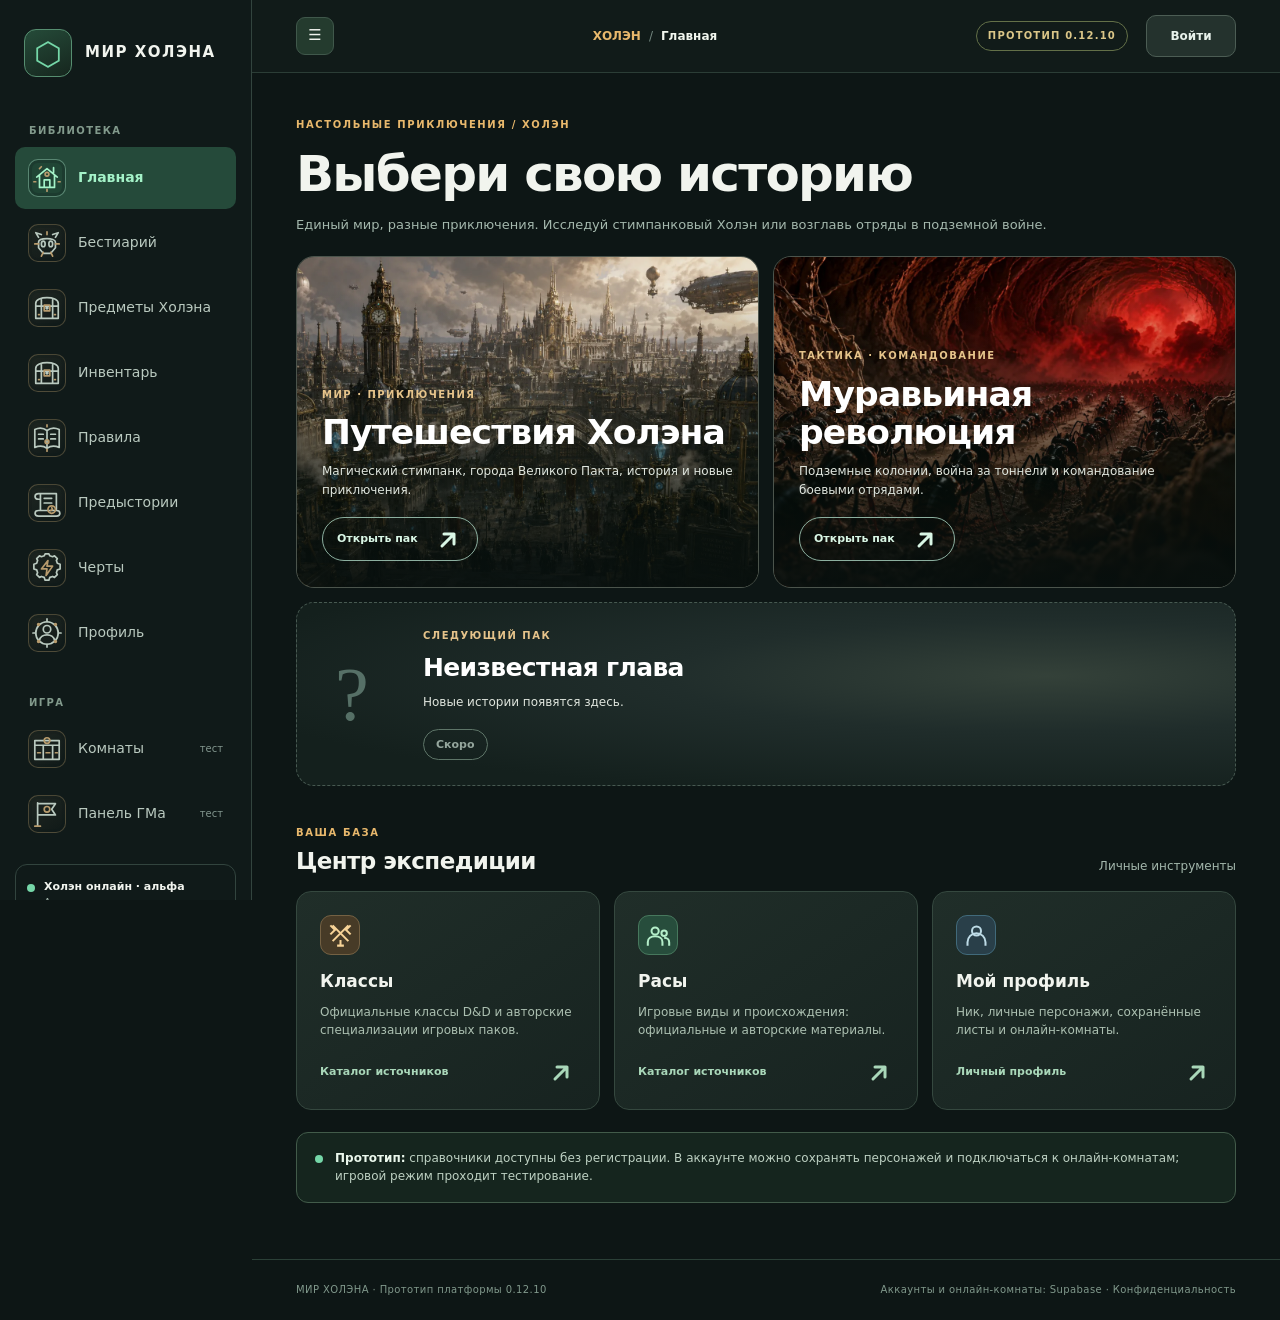
==== commit 3b7db312: "Release 0.12.10: public references and sign-in in profile" ====
--- a/index.html
+++ b/index.html
@@ -1,14 +1,15 @@
 <!DOCTYPE html>
 
-<html lang="ru" class="auth-gated auth-checking">
+<html lang="ru">
 <head>
 <meta charset="utf-8"/>
 <meta content="width=device-width, initial-scale=1" name="viewport"/>
 <meta content="#0d1615" name="theme-color"/>
 <meta content="Мир Холэна: путешествия, Муравьиная революция, классы, расы, игровые листы и комнаты для настольных игр." name="description"/>
 <title>Мир Холэна — игровая платформа</title>
-<link href="styles.css?v=0124" rel="stylesheet"/>
+<link href="styles.css?v=0126" rel="stylesheet"/>
 <link href="ui-icons.css?v=0122a" rel="stylesheet"/>
+<style>#admin-nav[hidden],#profile-member-content[hidden],#view-auth[hidden]{display:none!important}.auth-promo-title{color:#f5f8ec;font-size:clamp(34px,3.8vw,50px);line-height:1.13;letter-spacing:-.04em;margin:20px 0 15px}@media(max-width:700px){.auth-promo-title{font-size:28px}}</style>
 
 </head>
 <body>
@@ -21,6 +22,7 @@
 <a class="nav-link active" data-view="home" href="#home"><span class="nav-icon">⌂</span> Главная</a>
 <a class="nav-link" data-view="bestiary" href="#bestiary"><span class="nav-icon">◈</span> Бестиарий</a>
 <a class="nav-link" data-view="lore" href="#lore"><span class="nav-icon">◇</span> Предметы Холэна</a>
+<a class="nav-link" data-view="inventory" href="#inventory"><span class="nav-icon">◇</span> Инвентарь</a>
 <a class="nav-link" data-view="rules" href="#rules"><span class="nav-icon">≡</span> Правила</a>
 <a class="nav-link" data-view="backgrounds" href="#backgrounds"><span class="nav-icon">▤</span> Предыстории</a>
 <a class="nav-link" data-view="feats" href="#feats"><span class="nav-icon">✦</span> Черты</a>
@@ -29,6 +31,7 @@
 <nav class="side-nav">
 <a class="nav-link" data-view="rooms" href="#rooms"><span class="nav-icon">⌘</span> Комнаты <span class="mini soon">тест</span></a>
 <a class="nav-link" data-view="gm" href="#gm"><span class="nav-icon">⚑</span> Панель ГМа <span class="mini soon">тест</span></a>
+<a class="nav-link" data-view="admin" href="#admin" id="admin-nav" hidden><span class="nav-icon">⚙</span> Панель администратора</a>
 </nav>
 <div class="sidebar-foot">
 <span class="connection-dot"></span>
@@ -39,7 +42,7 @@
 <header class="topbar">
 <button aria-expanded="false" aria-label="Открыть меню" class="icon-button mobile-only" id="menu-toggle" type="button">☰</button><button aria-expanded="true" aria-label="Скрыть боковую панель" class="icon-button desktop-sidebar-toggle" id="sidebar-toggle" type="button" title="Скрыть / показать боковую панель">☰</button>
 <div class="breadcrumb" id="breadcrumbs" aria-label="Путь по сайту"><button type="button" class="crumb-link" data-crumb="home">ХОЛЭН</button><span class="crumb-sep">/</span><span>Главная</span></div>
-<div class="top-actions"><span class="proto-badge">ПРОТОТИП 0.12.5</span><button class="btn subtle top-auth-btn" id="top-auth-open" type="button"><span>Войти</span></button></div>
+<div class="top-actions"><span class="proto-badge">ПРОТОТИП 0.12.10</span><button class="btn subtle top-auth-btn" id="top-auth-open" type="button"><span>Войти</span></button></div>
 </header>
 <main id="main" tabindex="-1"><div class="page-back-strip" hidden id="page-back-strip"><button class="btn subtle page-back-btn" id="page-back" type="button">← Назад</button><button class="btn subtle page-back-btn" id="page-home" type="button">⌂ Домой</button></div>
 <section aria-labelledby="home-heading" class="view active" id="view-home">
@@ -55,7 +58,7 @@
 </button>
 <button class="pack-card ants" data-pack="insects" type="button">
 <span aria-hidden="true" class="pack-art"></span><span aria-hidden="true" class="pack-shade"></span>
-<span class="pack-content"><span class="pack-brow">ТАКТИЧЕСКИЙ ПАК · 7 СПЕЦИАЛИЗАЦИЙ</span><strong>Муравьиная революция</strong><span class="pack-copy">Три колонии, война под землёй и командование боевыми отрядами.</span><span class="pack-cta">Открыть пак <span aria-hidden="true">↗</span></span></span>
+<span class="pack-content"><span class="pack-brow">ТАКТИКА · КОМАНДОВАНИЕ</span><strong>Муравьиная революция</strong><span class="pack-copy">Подземные колонии, война за тоннели и командование боевыми отрядами.</span><span class="pack-cta">Открыть пак <span aria-hidden="true">↗</span></span></span>
 </button>
 <article aria-label="Новый пак скоро" class="pack-card mystery">
 <span aria-hidden="true" class="mystery-mark">?</span>
@@ -89,25 +92,21 @@
 <button class="btn subtle" data-book-pack="journeys" type="button">▤ Книга игрока · Путешествия Холэна →</button>
 <button class="btn subtle" data-rules-pack="journeys" type="button">≡ Правила Путешествий Холэна →</button>
 </div></section><section aria-labelledby="insects-heading" class="view" id="view-insects">
-<div class="pack-page-banner insects-banner"><span class="eyebrow">МИР НАСЕКОМЫХ / ПАК</span><h1 id="insects-heading">Муравьиная революция</h1><p>Семь специализаций, три колонии, боевые листы и война за подземные тоннели.</p></div><div aria-label="Материалы пака Муравьиная революция" class="pack-action-row">
+<div class="pack-page-banner insects-banner"><span class="eyebrow">МИР НАСЕКОМЫХ / ПАК</span><h1 id="insects-heading">Муравьиная революция</h1><p>Боевые специализации, подземные колонии и война за тоннели.</p></div><div aria-label="Материалы пака Муравьиная революция" class="pack-action-row">
 <button class="btn subtle" data-book-pack="insects" type="button">▤ Книга игрока · Муравьиная революция →</button>
 <button class="btn subtle" data-rules-pack="insects" type="button">≡ Правила Муравьиной революции →</button>
 </div>
-<div class="pack-entry-grid"><button class="feature-card" data-go="squads" type="button"><span class="feature-symbol green">♟</span><span class="feature-title">Боевые отряды</span><span class="feature-text">Все семь интерактивных листов на одной странице.</span><span class="feature-foot">Открыть каталог <b>↗</b></span></button><button class="feature-card" data-show-catalog="races" type="button"><span class="feature-symbol blue">◉</span><span class="feature-title">Игровой вид</span><span class="feature-text">Муравьи и принадлежность к колониям.</span><span class="feature-foot">Смотреть <b>↗</b></span></button></div>
+<div class="pack-entry-grid"><button class="feature-card" data-go="squads" type="button"><span class="feature-symbol green">♟</span><span class="feature-title">Боевые отряды</span><span class="feature-text">Специализации и интерактивные листы боевых отрядов.</span><span class="feature-foot">Открыть каталог <b>↗</b></span></button><button class="feature-card" data-show-catalog="races" type="button"><span class="feature-symbol blue">◉</span><span class="feature-title">Игровой вид</span><span class="feature-text">Муравьи и принадлежность к колониям.</span><span class="feature-foot">Смотреть <b>↗</b></span></button></div>
 </section><section aria-labelledby="profile-heading" class="view" id="view-profile">
 <div class="page-heading"><span class="eyebrow">ЦЕНТР ЭКСПЕДИЦИИ / ЛИЧНОЕ</span><h1 id="profile-heading">Мой профиль</h1><p>Аккаунт, персонажи и онлайн-комнаты доступны на разных устройствах. Листы D&D сохраняются в аккаунте; здоровье D&D пока не связано с боем в комнате.</p></div>
-<form id="character-wizard" class="character-wizard" aria-label="Создание персонажа" hidden novalidate></form>
-<div class="profile-auth-actions" id="profile-auth-actions"><button class="btn primary" type="button" data-open-auth="register">Создать аккаунт</button><button class="btn subtle" type="button" data-open-auth="login">Войти</button></div><p class="auth-profile-note" id="profile-auth-info">Проверяем авторизацию…</p><div class="profile-layout"><div class="panel profile-card" id="profile-demo-card"><div aria-hidden="true" class="profile-avatar">◉</div><h2>Локальный ник для демонстрации</h2><p>Только для тестовых вкладок. Ник постоянного аккаунта задаётся при регистрации.</p><label class="field-label" for="profile-name">Ник</label><input autocomplete="nickname" id="profile-name" maxlength="32" placeholder="Например, Мастер Холэна" type="text"/><button class="btn primary" id="profile-save" type="button">Сохранить ник</button><p class="profile-feedback" id="profile-message" role="status"></p></div><div class="panel profile-card profile-account-card" id="profile-account-card" hidden><div aria-hidden="true" class="profile-avatar">◇</div><span class="overline">УЧЁТНАЯ ЗАПИСЬ</span><h2 id="profile-account-name">Путешественник</h2><p id="profile-account-email" class="profile-account-email"></p><p class="profile-account-tip">Персонажи и игровые заготовки сохраняются в твоём аккаунте и доступны на других устройствах.</p><button class="btn subtle" type="button" id="profile-account-logout">Выйти из аккаунта</button><a class="btn subtle" href="mailto:holen.world@gmail.com?subject=%D0%97%D0%B0%D0%BF%D1%80%D0%BE%D1%81%20%D0%BD%D0%B0%20%D1%83%D0%B4%D0%B0%D0%BB%D0%B5%D0%BD%D0%B8%D0%B5%20%D0%B0%D0%BA%D0%BA%D0%B0%D1%83%D0%BD%D1%82%D0%B0%20%D0%A5%D0%BE%D0%BB%D1%8D%D0%BD">Запросить удаление аккаунта</a><small>Удаление аккаунта обрабатывается через обращение на почту проекта, не автоматически.</small></div><div class="profile-extras"><div class="panel profile-characters"><span class="overline">КОЛЛЕКЦИЯ</span><h2>Мои персонажи</h2><p>Создавай, просматривай и редактируй своих персонажей. Для муравьиных отрядов доступны базовые характеристики и переход к интерактивному листу.</p><div id="character-list" class="character-collection" aria-live="polite"></div><button class="btn subtle" id="character-refresh" type="button">Обновить список</button>
-<div class="character-create-actions"><button class="btn primary" id="character-create-start" type="button">Создать персонажа →</button></div><p id="character-message" class="profile-feedback" role="status"></p></div><div class="panel"><span class="overline">ИГРА</span><h2>Мои комнаты</h2><p>Онлайн-комнаты доступны со своего аккаунта на разных устройствах. Перейди в раздел «Комнаты», чтобы создать новую или открыть текущую.</p><button class="btn primary" type="button" data-go="rooms">Перейти к комнатам →</button></div></div></div>
-</section>
 <!-- Личный кабинет: серверная авторизация по почте через Supabase -->
-<section class="view" id="view-auth" aria-labelledby="auth-title">
+<section class="profile-auth-panel" id="view-auth" aria-labelledby="auth-title">
  <div class="auth-layout">
   <aside class="auth-promo">
    <div class="auth-promo-content">
     <span class="eyebrow">МИР ХОЛЭНА · ЛИЧНЫЙ КАБИНЕТ</span>
     <div class="auth-sigil" aria-hidden="true">◇</div>
-    <h1>Твоя история<br>начинается здесь.</h1>
+    <h2 class="auth-promo-title">Твоя история<br>начинается здесь.</h2>
     <p>Единый аккаунт для приключений Холэна. Ник, персонажи и онлайн-комнаты — в одном месте.</p>
     <div class="auth-benefits"><span>✧ Постоянный игровой профиль</span><span>⌘ Персонажи для разных игровых паков</span><span>◇ Подтверждение почты для безопасности</span></div>
    </div>
@@ -121,24 +120,24 @@
       <button class="btn subtle" id="auth-logout" type="button">Выйти из аккаунта</button>
     </div>
     <div class="auth-preview-note" role="note">Аккаунты работают через Supabase. <strong>Онлайн-комнаты проходят тестирование.</strong></div>
-    <form id="auth-form" novalidate>
+    <form id="auth-form" method="post" autocomplete="on" novalidate>
       <div class="auth-field" id="auth-name-field">
         <label for="auth-username">Игровой ник *</label>
-        <input id="auth-username" autocomplete="nickname" maxlength="24" minlength="3" placeholder="Например, KoboldSmith" spellcheck="false">
+        <input id="auth-username" name="display_name" autocomplete="nickname" maxlength="24" minlength="3" placeholder="Например, KoboldSmith" spellcheck="false">
         <small>3–24 символа: буквы, цифры, _ и -. Ник будет виден другим игрокам.</small>
       </div>
       <div class="auth-field" id="auth-email-field">
         <label for="auth-email">Электронная почта *</label>
-        <input id="auth-email" type="email" autocomplete="email" required placeholder="example@mail.ru" autocapitalize="none">
+        <input id="auth-email" name="username" type="email" autocomplete="username" required placeholder="example@mail.ru" autocapitalize="none" spellcheck="false">
         <small>Используется для входа, подтверждения и восстановления доступа. Игроки её не видят.</small>
       </div>
       <div class="auth-field" id="auth-password-field">
         <label for="auth-password">Пароль *</label>
-        <div class="auth-password-field"><input id="auth-password" type="password" autocomplete="new-password" minlength="12" maxlength="128" placeholder="Не менее 12 символов"><button type="button" class="auth-password-toggle" data-password-toggle="auth-password" aria-label="Показать пароль" aria-pressed="false">◉</button></div>
+        <div class="auth-password-field"><input id="auth-password" name="password" type="password" autocomplete="current-password" minlength="12" maxlength="128" placeholder="Не менее 12 символов" autocapitalize="none" spellcheck="false"><button type="button" class="auth-password-toggle" data-password-toggle="auth-password" aria-label="Показать пароль" aria-pressed="false">◉</button></div>
       </div>
       <div class="auth-field" id="auth-confirm-field">
         <label for="auth-confirm">Повторите пароль *</label>
-        <div class="auth-password-field"><input id="auth-confirm" type="password" autocomplete="new-password" minlength="12" maxlength="128" placeholder="Повторите пароль"><button type="button" class="auth-password-toggle" data-password-toggle="auth-confirm" aria-label="Показать пароль" aria-pressed="false">◉</button></div>
+        <div class="auth-password-field"><input id="auth-confirm" name="password_confirmation" type="password" autocomplete="new-password" minlength="12" maxlength="128" placeholder="Повторите пароль" autocapitalize="none" spellcheck="false" disabled><button type="button" class="auth-password-toggle" data-password-toggle="auth-confirm" aria-label="Показать пароль" aria-pressed="false">◉</button></div>
       </div>
       <label class="auth-policy" id="auth-policy-wrap"><input type="checkbox" id="auth-policy-accept" required> <span>Я ознакомился(-ась) с <a href="privacy.html" target="_blank" rel="noopener noreferrer">политикой конфиденциальности</a> и понимаю, что данные аккаунта хранятся на зарубежном сервере в Германии.</span></label><div class="auth-response" id="auth-response" role="status" aria-live="polite" hidden></div>
       <button type="submit" id="auth-submit" class="btn primary wide">Создать аккаунт</button>
@@ -153,8 +152,15 @@
     <p class="auth-bottom-meta">Пароли обрабатывает сервер Supabase Auth. На сайте не хранится собственная база паролей.</p>
   </div>
  </div>
-</section><section aria-labelledby="squads-heading" class="view" id="view-squads">
-<div class="page-heading"><span class="eyebrow">МИР НАСЕКОМЫХ / БОЕВЫЕ СПЕЦИАЛИЗАЦИИ</span><h1 id="squads-heading">Специализации отрядов</h1><p>Семь утверждённых боевых специализаций «Муравьиной революции». Это правила авторского пака, а не стандартные классы D&amp;D.</p></div>
+</section>
+<div id="profile-member-content" hidden>
+<form id="character-wizard" class="character-wizard" aria-label="Создание персонажа" hidden novalidate></form>
+<div class="profile-auth-actions" id="profile-auth-actions"><button class="btn primary" type="button" data-open-auth="register">Создать аккаунт</button><button class="btn subtle" type="button" data-open-auth="login">Войти</button></div><p class="auth-profile-note" id="profile-auth-info">Проверяем авторизацию…</p><div class="profile-layout"><div class="panel profile-card" id="profile-demo-card"><div aria-hidden="true" class="profile-avatar">◉</div><h2>Локальный ник для демонстрации</h2><p>Только для тестовых вкладок. Ник постоянного аккаунта задаётся при регистрации.</p><label class="field-label" for="profile-name">Ник</label><input autocomplete="nickname" id="profile-name" maxlength="32" placeholder="Например, Мастер Холэна" type="text"/><button class="btn primary" id="profile-save" type="button">Сохранить ник</button><p class="profile-feedback" id="profile-message" role="status"></p></div><div class="panel profile-card profile-account-card" id="profile-account-card" hidden><div aria-hidden="true" class="profile-avatar">◇</div><span class="overline">УЧЁТНАЯ ЗАПИСЬ</span><h2 id="profile-account-name">Путешественник</h2><p id="profile-account-email" class="profile-account-email"></p><p class="profile-account-tip">Персонажи и игровые заготовки сохраняются в твоём аккаунте и доступны на других устройствах.</p><button class="btn subtle" type="button" id="profile-account-logout">Выйти из аккаунта</button><a class="btn subtle" href="mailto:holen.world@gmail.com?subject=%D0%97%D0%B0%D0%BF%D1%80%D0%BE%D1%81%20%D0%BD%D0%B0%20%D1%83%D0%B4%D0%B0%D0%BB%D0%B5%D0%BD%D0%B8%D0%B5%20%D0%B0%D0%BA%D0%BA%D0%B0%D1%83%D0%BD%D1%82%D0%B0%20%D0%A5%D0%BE%D0%BB%D1%8D%D0%BD">Запросить удаление аккаунта</a><small>Удаление аккаунта обрабатывается через обращение на почту проекта, не автоматически.</small></div><div class="profile-extras"><div class="panel profile-characters"><span class="overline">КОЛЛЕКЦИЯ</span><h2>Мои персонажи</h2><p>Создавай, просматривай и редактируй своих персонажей. Для муравьиных отрядов доступны базовые характеристики и переход к интерактивному листу.</p><div id="character-list" class="character-collection" aria-live="polite"></div><button class="btn subtle" id="character-refresh" type="button">Обновить список</button>
+<div class="character-create-actions"><button class="btn primary" id="character-create-start" type="button">Создать персонажа →</button></div><p id="character-message" class="profile-feedback" role="status"></p></div><div class="panel"><span class="overline">ИГРА</span><h2>Мои комнаты</h2><p>Онлайн-комнаты доступны со своего аккаунта на разных устройствах. Перейди в раздел «Комнаты», чтобы создать новую или открыть текущую.</p><button class="btn primary" type="button" data-go="rooms">Перейти к комнатам →</button></div></div></div>
+</div>
+</section>
+<section aria-labelledby="squads-heading" class="view" id="view-squads">
+<div class="page-heading"><span class="eyebrow">МИР НАСЕКОМЫХ / БОЕВЫЕ СПЕЦИАЛИЗАЦИИ</span><h1 id="squads-heading">Специализации отрядов</h1><p>Боевые специализации «Муравьиной революции». Это правила авторского пака, а не стандартные классы D&amp;D.</p></div>
 <div class="catalog-toolbar">
 <label class="search-wrap"><span class="visually-hidden">Найти отряд</span><span aria-hidden="true">⌕</span><input id="squad-search" placeholder="Поиск по названию или роли" type="search"/></label>
 <div aria-label="Колония" class="filter-group" role="group">
@@ -201,12 +207,12 @@
 <h2 id="player-book-heading">Книга игрока · Путешествия Холэна</h2>
 <p id="player-book-description">Здесь появится книга игрока соответствующего пака после загрузки документа.</p>
 <span class="book-empty-label" hidden>Книга доступна</span>
-<a class="btn primary" id="player-book-link" href="books/velikiy_pakt_holen_1_7.pdf" target="_blank" rel="noopener">Открыть PDF ↗</a>
+<a class="btn primary" id="player-book-link" href="books/holen_players_1_8.pdf" target="_blank" rel="noopener">Открыть PDF ↗</a>
 </div>
 </section>
 <div class="rules-container" id="rules-container"></div>
 <section aria-labelledby="spell-registry-heading" class="spell-registry panel" id="spell-registry">
-<div class="registry-header"><div><span class="overline">ЕВРАЗИЙСКИЙ РЕЕСТР МАГИИ · 0–6 КРУГ</span><h2 id="spell-registry-heading">Проверка заклинаний</h2><p>441 заклинание из реестра 0.3. Поиск по названию, школе и категории доступа. Статусы рабочие; спорные случаи и окончательный допуск подтверждает ГМ.</p></div><span class="capsule" id="spell-registry-count"></span></div>
+<div class="registry-header"><div><span class="overline">ЕВРАЗИЙСКИЙ РЕЕСТР МАГИИ · 0–9 КРУГ</span><h2 id="spell-registry-heading">Проверка заклинаний</h2><p>517 заклинаний из реестра 2.0. Поиск по названию, школе и категории доступа. У каждой записи сохранён статус проверки; окончательный допуск подтверждает ГМ.</p></div><span class="capsule" id="spell-registry-count"></span></div>
 <label class="search-wrap registry-search"><span class="registry-search-icon" aria-hidden="true"><svg class="ui-icon" viewBox="0 0 24 24"><use href="assets/ui-icons.svg?v=0122#search"></use></svg></span><span class="visually-hidden">Поиск заклинаний</span><input id="spell-search" placeholder="Название, лицензия или школа" type="search"/></label><div aria-label="Фильтры заклинаний" class="multi-filter-toolbar" id="spell-filters">
 <div class="filter-menu-grid" id="spell-filter-groups"></div>
 <button class="btn subtle filter-reset" id="spell-clear" type="button">Сбросить фильтры</button>
@@ -214,7 +220,7 @@
 <p aria-live="polite" class="filter-counter" id="spell-filter-summary"></p>
 <div class="spell-list" id="spell-list"></div>
 <nav class="registry-pager" id="spell-pagination" aria-label="Страницы заклинаний" hidden></nav>
-<p class="registry-warning">Названия, круги, школы, категории доступа и лицензии — из реестра 0.3. Ссылки ведут на DnD.su. Комментарии и заметки ГМа не публикуются.</p>
+<p class="registry-warning">Названия, круги, школы, категории доступа и условия применения — из реестра 2.0. Ссылки ведут на DnD.su. Комментарии и заметки ГМа не публикуются.</p>
 </section>
 </section>
 <section aria-labelledby="lore-heading" class="view" id="view-lore">
@@ -248,16 +254,19 @@
   <div id="online-gm-root"></div>
   
 </section>
+<section class="view" id="view-inventory" aria-labelledby="inventory-heading"><div class="page-heading"><span class="eyebrow">СНАРЯЖЕНИЕ · D&amp;D 2014</span><h1 id="inventory-heading">Инвентарь</h1><p>Обычное оружие, доспехи и щиты. Сравни показатели и выбери снаряжение для приключения.</p></div><div class="inventory-toolbar"><label>Поиск<input id="inventory-search" type="search" placeholder="Название или свойство…"/></label><label>Раздел<select id="inventory-group"><option value="all">Все разделы</option><option value="simple">Простое оружие</option><option value="martial">Воинское оружие</option><option value="other">Другое оружие</option><option value="light">Лёгкие доспехи</option><option value="medium">Средние доспехи</option><option value="heavy">Тяжёлые доспехи</option><option value="shield">Щиты</option></select></label><label>Вид боя<select id="inventory-combat"><option value="all">Все виды</option><option value="melee">Рукопашное оружие</option><option value="ranged">Дальнобойное оружие</option></select></label><button class="btn subtle" type="button" id="inventory-clear">Сбросить</button><p id="inventory-count" role="status"></p></div><div class="inventory-notes"><p>Цены в валюте Холэна: 10 искр = 1 соль; 10 солей = 1 корон; 10 коронов = 1 империал. Стоимость соответствует PHB 2014. Дистанции — в футах, вес — в фунтах.</p><details><summary>Как читать показатели и особые правила</summary><p>Урон указан без модификатора характеристики. Две дистанции означают нормальную и максимальную дальность; на второй атака с помехой. Для КД используется модификатор Ловкости, а не само значение характеристики. Щит добавляет +2 к КД.</p><p>Длинное копьё: помеха по цели в пределах 5 футов; без верхового животного требует двух рук. Сеть опутывает подходящую цель, а не наносит урон; смотри ограничения в первоисточнике.</p><p>Если Сила ниже требования тяжёлого доспеха, скорость обычно снижается на 10 футов. Ношение без владения накладывает помеху на проверки, спасброски и атаки с Силой/Ловкостью и мешает заклинаниям.</p></details><a href="https://dnd.su/articles/inventory/147-armor-arms-equipment-tools/" target="_blank" rel="noopener noreferrer">Player’s Handbook 2014 · таблицы и полные свойства на DnD.su ↗</a></div><div id="inventory-tables"></div></section>
+<section class="view" id="view-admin" aria-label="Панель администратора"><div id="admin-root"></div></section>
 </main>
-<footer class="footer"><span>МИР ХОЛЭНА · Прототип платформы 0.12.5</span><span>Аккаунты и онлайн-комнаты: Supabase · <a href="privacy.html">Конфиденциальность</a> · 7 листов</span></footer>
+<footer class="footer"><span>МИР ХОЛЭНА · Прототип платформы 0.12.10</span><span>Аккаунты и онлайн-комнаты: Supabase · <a href="privacy.html">Конфиденциальность</a></span></footer>
 </div>
 </div>
 <div class="mobile-scrim" hidden="" id="mobile-scrim"></div>
-<script src="auth-gate.js?v=0124"></script>
-<script src="feature-loader.js?v=0125"></script>
-<script src="ui-icons.js?v=0122"></script>
-<script src="app.js?v=0124"></script>
-<script src="auth-ui.js?v=0124"></script>
+<script src="auth-gate.js?v=01210"></script>
+<script src="feature-loader.js?v=0128"></script>
+<script src="ui-icons.js?v=0127"></script>
+<script src="app.js?v=01210"></script>
+<script src="auth-ui.js?v=01210"></script>
+<script src="admin-access.js?v=0127"></script>
 </body>
 </html>
 
--- a/styles.css
+++ b/styles.css
@@ -773,3 +773,6 @@
  #dnd-character-form h2{font-size:15pt}
 }
 
+
+/* Registry 2.0: optional public conditions. */
+.spell-entry dl{margin:12px 0 0;grid-column:1/-1}.spell-entry dl>div{margin:8px 0}.spell-entry dt{font-weight:700;color:#c8dbc9}.spell-entry dd{margin:3px 0 0;color:var(--muted);line-height:1.6;font-size:13px}.spell-entry details{grid-column:1/-1}.spell-entry details>summary{cursor:pointer;font-size:13px;color:var(--gold);padding:8px 0}.spell-entry .spell-entry-main{min-width:0}
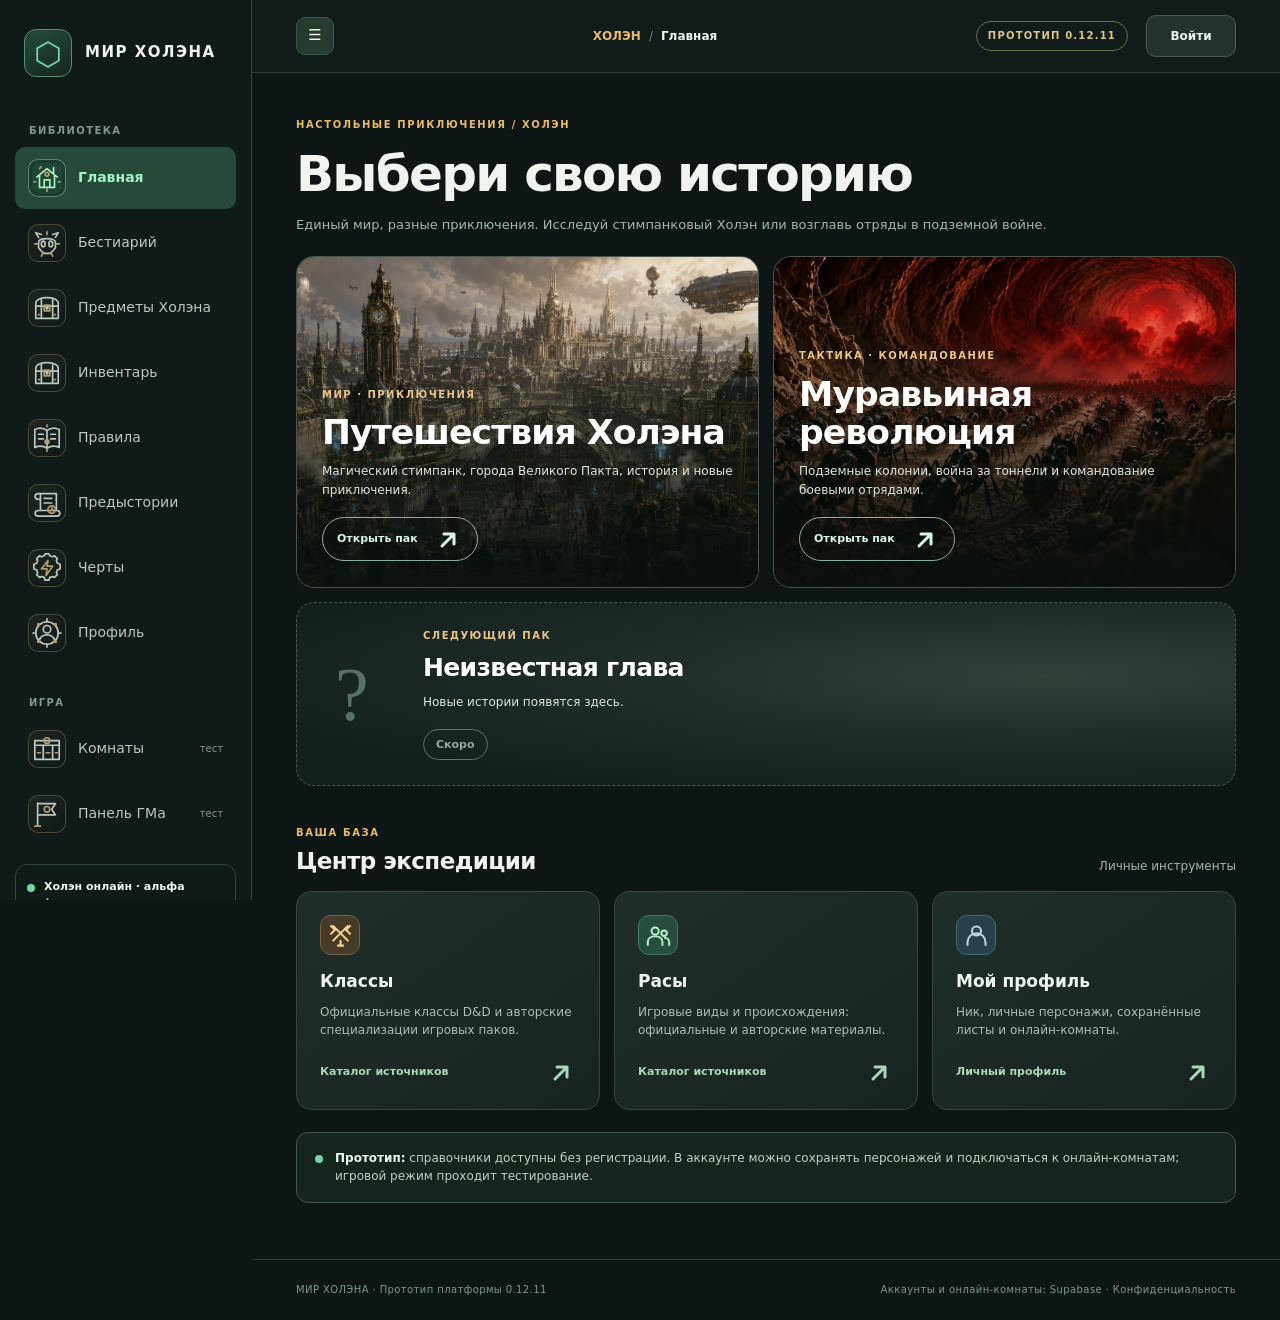
==== commit 299afdea: "Release 0.12.11: validate ability budgets and preserve spell slot usage" ====
--- a/index.html
+++ b/index.html
@@ -42,7 +42,7 @@
 <header class="topbar">
 <button aria-expanded="false" aria-label="Открыть меню" class="icon-button mobile-only" id="menu-toggle" type="button">☰</button><button aria-expanded="true" aria-label="Скрыть боковую панель" class="icon-button desktop-sidebar-toggle" id="sidebar-toggle" type="button" title="Скрыть / показать боковую панель">☰</button>
 <div class="breadcrumb" id="breadcrumbs" aria-label="Путь по сайту"><button type="button" class="crumb-link" data-crumb="home">ХОЛЭН</button><span class="crumb-sep">/</span><span>Главная</span></div>
-<div class="top-actions"><span class="proto-badge">ПРОТОТИП 0.12.10</span><button class="btn subtle top-auth-btn" id="top-auth-open" type="button"><span>Войти</span></button></div>
+<div class="top-actions"><span class="proto-badge">ПРОТОТИП 0.12.11</span><button class="btn subtle top-auth-btn" id="top-auth-open" type="button"><span>Войти</span></button></div>
 </header>
 <main id="main" tabindex="-1"><div class="page-back-strip" hidden id="page-back-strip"><button class="btn subtle page-back-btn" id="page-back" type="button">← Назад</button><button class="btn subtle page-back-btn" id="page-home" type="button">⌂ Домой</button></div>
 <section aria-labelledby="home-heading" class="view active" id="view-home">
@@ -257,12 +257,12 @@
 <section class="view" id="view-inventory" aria-labelledby="inventory-heading"><div class="page-heading"><span class="eyebrow">СНАРЯЖЕНИЕ · D&amp;D 2014</span><h1 id="inventory-heading">Инвентарь</h1><p>Обычное оружие, доспехи и щиты. Сравни показатели и выбери снаряжение для приключения.</p></div><div class="inventory-toolbar"><label>Поиск<input id="inventory-search" type="search" placeholder="Название или свойство…"/></label><label>Раздел<select id="inventory-group"><option value="all">Все разделы</option><option value="simple">Простое оружие</option><option value="martial">Воинское оружие</option><option value="other">Другое оружие</option><option value="light">Лёгкие доспехи</option><option value="medium">Средние доспехи</option><option value="heavy">Тяжёлые доспехи</option><option value="shield">Щиты</option></select></label><label>Вид боя<select id="inventory-combat"><option value="all">Все виды</option><option value="melee">Рукопашное оружие</option><option value="ranged">Дальнобойное оружие</option></select></label><button class="btn subtle" type="button" id="inventory-clear">Сбросить</button><p id="inventory-count" role="status"></p></div><div class="inventory-notes"><p>Цены в валюте Холэна: 10 искр = 1 соль; 10 солей = 1 корон; 10 коронов = 1 империал. Стоимость соответствует PHB 2014. Дистанции — в футах, вес — в фунтах.</p><details><summary>Как читать показатели и особые правила</summary><p>Урон указан без модификатора характеристики. Две дистанции означают нормальную и максимальную дальность; на второй атака с помехой. Для КД используется модификатор Ловкости, а не само значение характеристики. Щит добавляет +2 к КД.</p><p>Длинное копьё: помеха по цели в пределах 5 футов; без верхового животного требует двух рук. Сеть опутывает подходящую цель, а не наносит урон; смотри ограничения в первоисточнике.</p><p>Если Сила ниже требования тяжёлого доспеха, скорость обычно снижается на 10 футов. Ношение без владения накладывает помеху на проверки, спасброски и атаки с Силой/Ловкостью и мешает заклинаниям.</p></details><a href="https://dnd.su/articles/inventory/147-armor-arms-equipment-tools/" target="_blank" rel="noopener noreferrer">Player’s Handbook 2014 · таблицы и полные свойства на DnD.su ↗</a></div><div id="inventory-tables"></div></section>
 <section class="view" id="view-admin" aria-label="Панель администратора"><div id="admin-root"></div></section>
 </main>
-<footer class="footer"><span>МИР ХОЛЭНА · Прототип платформы 0.12.10</span><span>Аккаунты и онлайн-комнаты: Supabase · <a href="privacy.html">Конфиденциальность</a></span></footer>
+<footer class="footer"><span>МИР ХОЛЭНА · Прототип платформы 0.12.11</span><span>Аккаунты и онлайн-комнаты: Supabase · <a href="privacy.html">Конфиденциальность</a></span></footer>
 </div>
 </div>
 <div class="mobile-scrim" hidden="" id="mobile-scrim"></div>
 <script src="auth-gate.js?v=01210"></script>
-<script src="feature-loader.js?v=0128"></script>
+<script src="feature-loader.js?v=01211"></script>
 <script src="ui-icons.js?v=0127"></script>
 <script src="app.js?v=01210"></script>
 <script src="auth-ui.js?v=01210"></script>
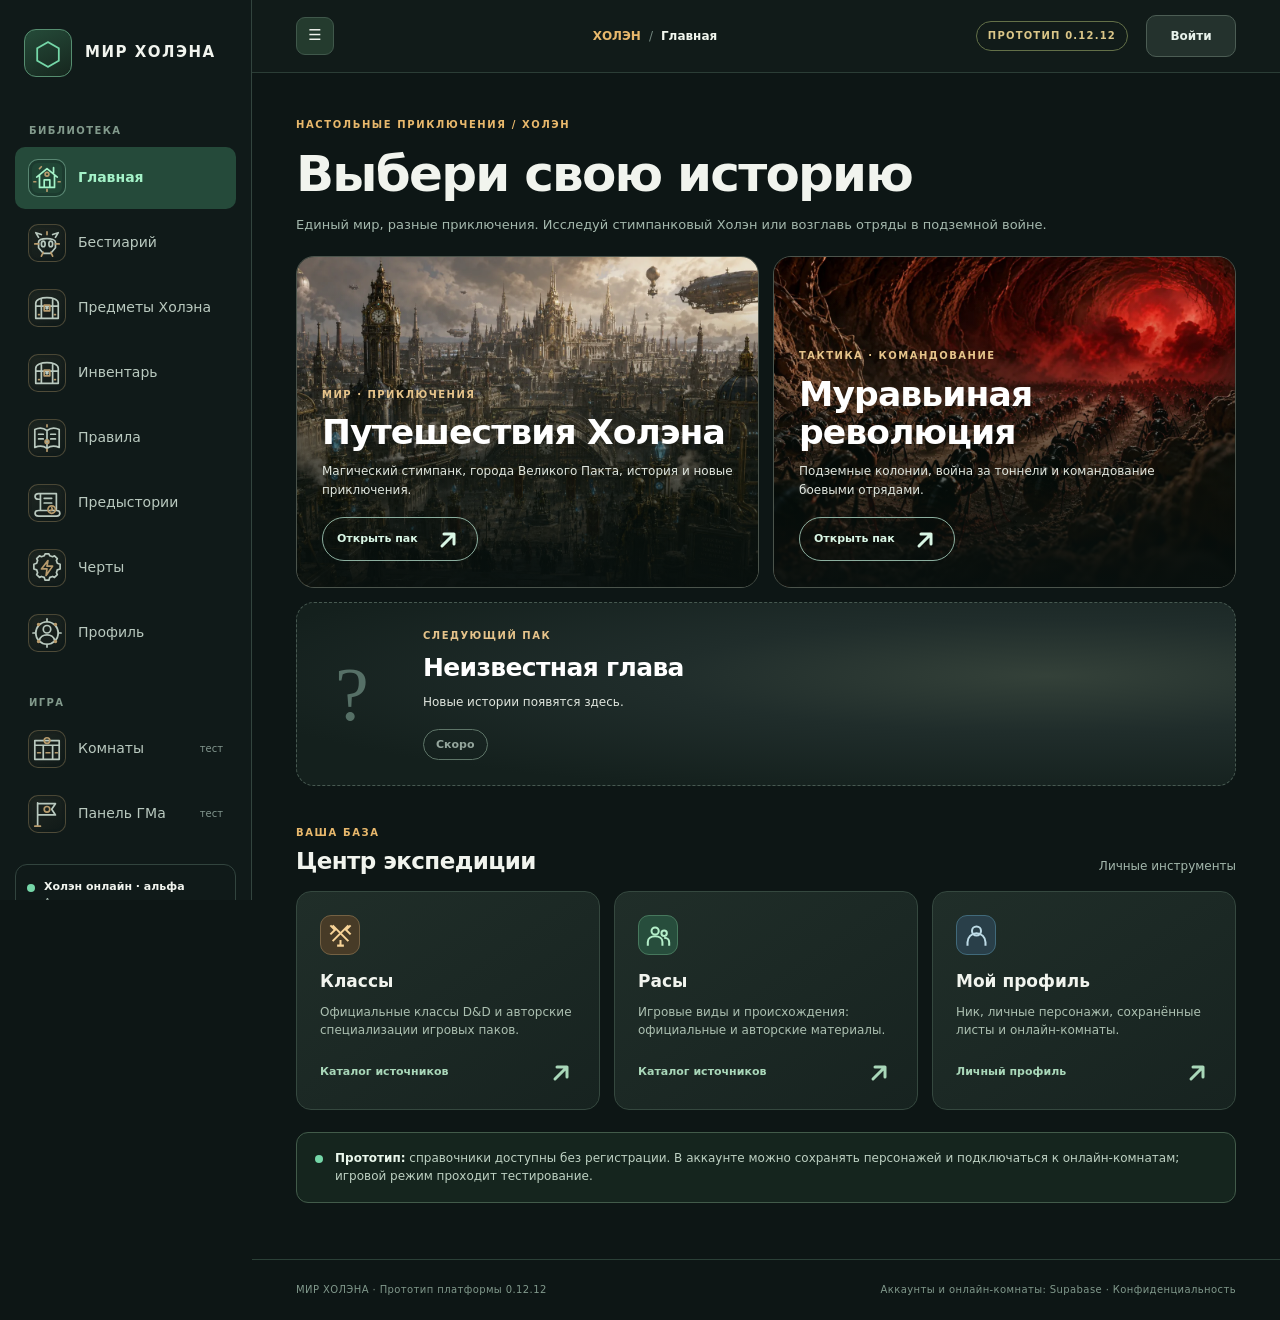
==== commit de40b2e0: "Fix room lifecycle and clarify D&D support for 0.12.12" ====
--- a/index.html
+++ b/index.html
@@ -42,7 +42,7 @@
 <header class="topbar">
 <button aria-expanded="false" aria-label="Открыть меню" class="icon-button mobile-only" id="menu-toggle" type="button">☰</button><button aria-expanded="true" aria-label="Скрыть боковую панель" class="icon-button desktop-sidebar-toggle" id="sidebar-toggle" type="button" title="Скрыть / показать боковую панель">☰</button>
 <div class="breadcrumb" id="breadcrumbs" aria-label="Путь по сайту"><button type="button" class="crumb-link" data-crumb="home">ХОЛЭН</button><span class="crumb-sep">/</span><span>Главная</span></div>
-<div class="top-actions"><span class="proto-badge">ПРОТОТИП 0.12.11</span><button class="btn subtle top-auth-btn" id="top-auth-open" type="button"><span>Войти</span></button></div>
+<div class="top-actions"><span class="proto-badge">ПРОТОТИП 0.12.12</span><button class="btn subtle top-auth-btn" id="top-auth-open" type="button"><span>Войти</span></button></div>
 </header>
 <main id="main" tabindex="-1"><div class="page-back-strip" hidden id="page-back-strip"><button class="btn subtle page-back-btn" id="page-back" type="button">← Назад</button><button class="btn subtle page-back-btn" id="page-home" type="button">⌂ Домой</button></div>
 <section aria-labelledby="home-heading" class="view active" id="view-home">
@@ -243,26 +243,26 @@
 <div class="empty-state item-empty" id="item-empty"><div class="empty-glyph">◇</div><h2>Предметы ещё не добавлены</h2><p>Для этого пака пока нет утверждённых предметов. Каталог будет заполнен после согласования списка.</p></div>
 </section></section>
 <section aria-labelledby="rooms-heading" class="view" id="view-rooms">
-  <div class="page-heading"><span class="eyebrow">СОВМЕСТНАЯ ИГРА · ОНЛАЙН-АЛЬФА</span><h1 id="rooms-heading">Игровые комнаты</h1><p>Подключайся с разных устройств: состав участников, выбор персонажей и решения ГМа теперь сохраняются на сервере. Онлайн-режим проходит тестирование.</p></div>
-  <div class="online-warning" role="note"><strong>Онлайн-альфа:</strong> серверные роли защищены, синхронизация примерно раз в 6 секунд. Бестиарий из шести существ подключён; эффекты способностей и тактическая карта ещё в разработке.</div>
+  <div class="page-heading"><span class="eyebrow">СОВМЕСТНАЯ ИГРА · ОНЛАЙН-АЛЬФА</span><h1 id="rooms-heading">Игровые комнаты</h1><p>Приглашай игроков и собирай группу с разных устройств. В «Муравьиной революции» доступны отряды и управление боем; в «Путешествиях Холэна» пока работают приглашения и список участников.</p></div>
+  <div class="online-warning" role="note"><strong>Онлайн-альфа:</strong> обновление примерно раз в 6 секунд. Здоровье и бой муравьиных отрядов хранятся на сервере. Листы D&D пока не связаны с боем комнат; эффекты способностей и тактическая карта ещё в разработке.</div>
   <div id="online-room-root" class="online-room-root"></div>
   
 </section>
 <section aria-labelledby="gm-heading" class="view" id="view-gm">
   <div class="page-heading"><span class="eyebrow">ИНСТРУМЕНТЫ · ВЕДУЩИЙ</span><h1 id="gm-heading">Панель ГМа</h1><p>Управление настоящей онлайн-комнатой: здоровье, отдых, состав и тренировочные противники. Сервер проверяет права ведущего.</p></div>
-  <div class="online-warning" role="note">Онлайн-альфа: здоровье и отдых проверяются сервером. Шесть существ бестиария доступны ГМу; сложные способности пока ведутся вручную, карта с координатами в разработке.</div>
+  <div class="online-warning" role="note">Бой муравьиных отрядов: здоровье, отдых и добавление существ проверяются сервером. В комнатах D&D управление боем ещё не подключено. Сложные способности ведутся вручную, тактическая карта в разработке.</div>
   <div id="online-gm-root"></div>
   
 </section>
 <section class="view" id="view-inventory" aria-labelledby="inventory-heading"><div class="page-heading"><span class="eyebrow">СНАРЯЖЕНИЕ · D&amp;D 2014</span><h1 id="inventory-heading">Инвентарь</h1><p>Обычное оружие, доспехи и щиты. Сравни показатели и выбери снаряжение для приключения.</p></div><div class="inventory-toolbar"><label>Поиск<input id="inventory-search" type="search" placeholder="Название или свойство…"/></label><label>Раздел<select id="inventory-group"><option value="all">Все разделы</option><option value="simple">Простое оружие</option><option value="martial">Воинское оружие</option><option value="other">Другое оружие</option><option value="light">Лёгкие доспехи</option><option value="medium">Средние доспехи</option><option value="heavy">Тяжёлые доспехи</option><option value="shield">Щиты</option></select></label><label>Вид боя<select id="inventory-combat"><option value="all">Все виды</option><option value="melee">Рукопашное оружие</option><option value="ranged">Дальнобойное оружие</option></select></label><button class="btn subtle" type="button" id="inventory-clear">Сбросить</button><p id="inventory-count" role="status"></p></div><div class="inventory-notes"><p>Цены в валюте Холэна: 10 искр = 1 соль; 10 солей = 1 корон; 10 коронов = 1 империал. Стоимость соответствует PHB 2014. Дистанции — в футах, вес — в фунтах.</p><details><summary>Как читать показатели и особые правила</summary><p>Урон указан без модификатора характеристики. Две дистанции означают нормальную и максимальную дальность; на второй атака с помехой. Для КД используется модификатор Ловкости, а не само значение характеристики. Щит добавляет +2 к КД.</p><p>Длинное копьё: помеха по цели в пределах 5 футов; без верхового животного требует двух рук. Сеть опутывает подходящую цель, а не наносит урон; смотри ограничения в первоисточнике.</p><p>Если Сила ниже требования тяжёлого доспеха, скорость обычно снижается на 10 футов. Ношение без владения накладывает помеху на проверки, спасброски и атаки с Силой/Ловкостью и мешает заклинаниям.</p></details><a href="https://dnd.su/articles/inventory/147-armor-arms-equipment-tools/" target="_blank" rel="noopener noreferrer">Player’s Handbook 2014 · таблицы и полные свойства на DnD.su ↗</a></div><div id="inventory-tables"></div></section>
 <section class="view" id="view-admin" aria-label="Панель администратора"><div id="admin-root"></div></section>
 </main>
-<footer class="footer"><span>МИР ХОЛЭНА · Прототип платформы 0.12.11</span><span>Аккаунты и онлайн-комнаты: Supabase · <a href="privacy.html">Конфиденциальность</a></span></footer>
+<footer class="footer"><span>МИР ХОЛЭНА · Прототип платформы 0.12.12</span><span>Аккаунты и онлайн-комнаты: Supabase · <a href="privacy.html">Конфиденциальность</a></span></footer>
 </div>
 </div>
 <div class="mobile-scrim" hidden="" id="mobile-scrim"></div>
 <script src="auth-gate.js?v=01210"></script>
-<script src="feature-loader.js?v=01211"></script>
+<script src="feature-loader.js?v=01212"></script>
 <script src="ui-icons.js?v=0127"></script>
 <script src="app.js?v=01210"></script>
 <script src="auth-ui.js?v=01210"></script>
